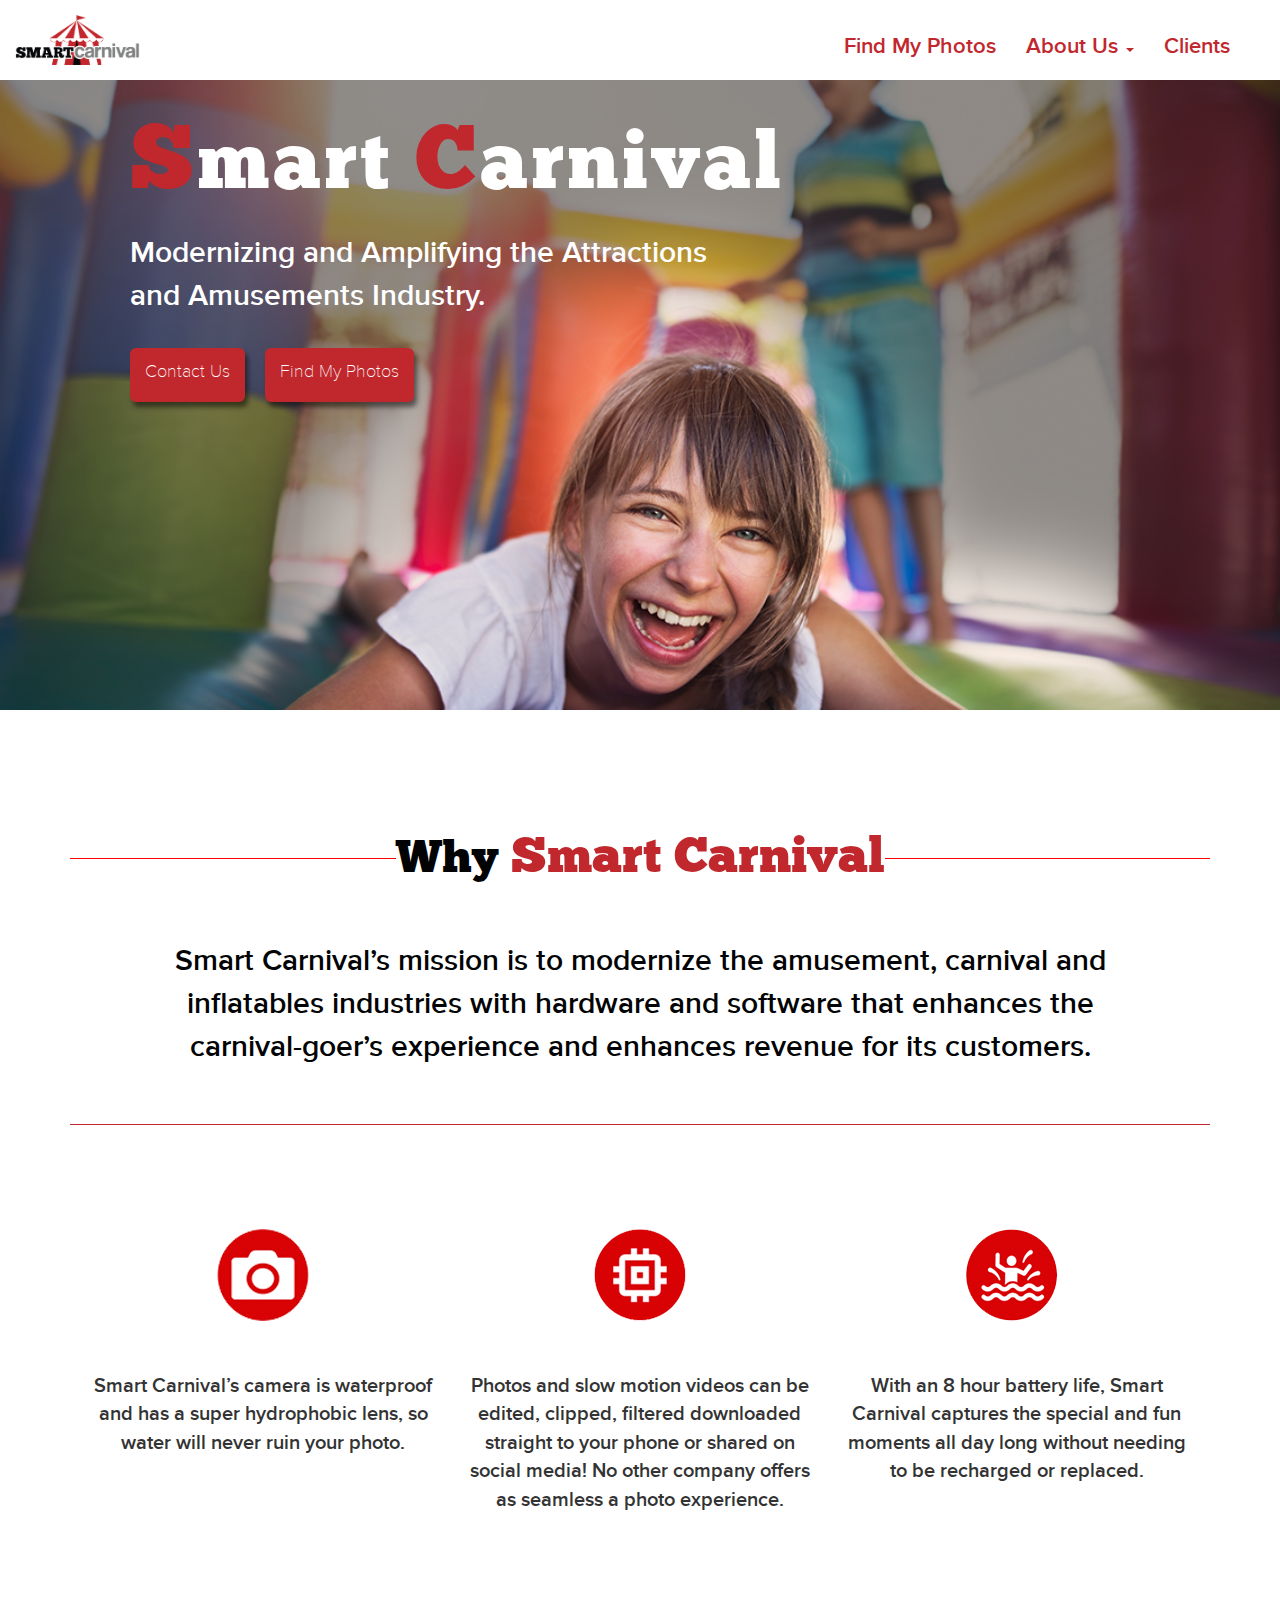
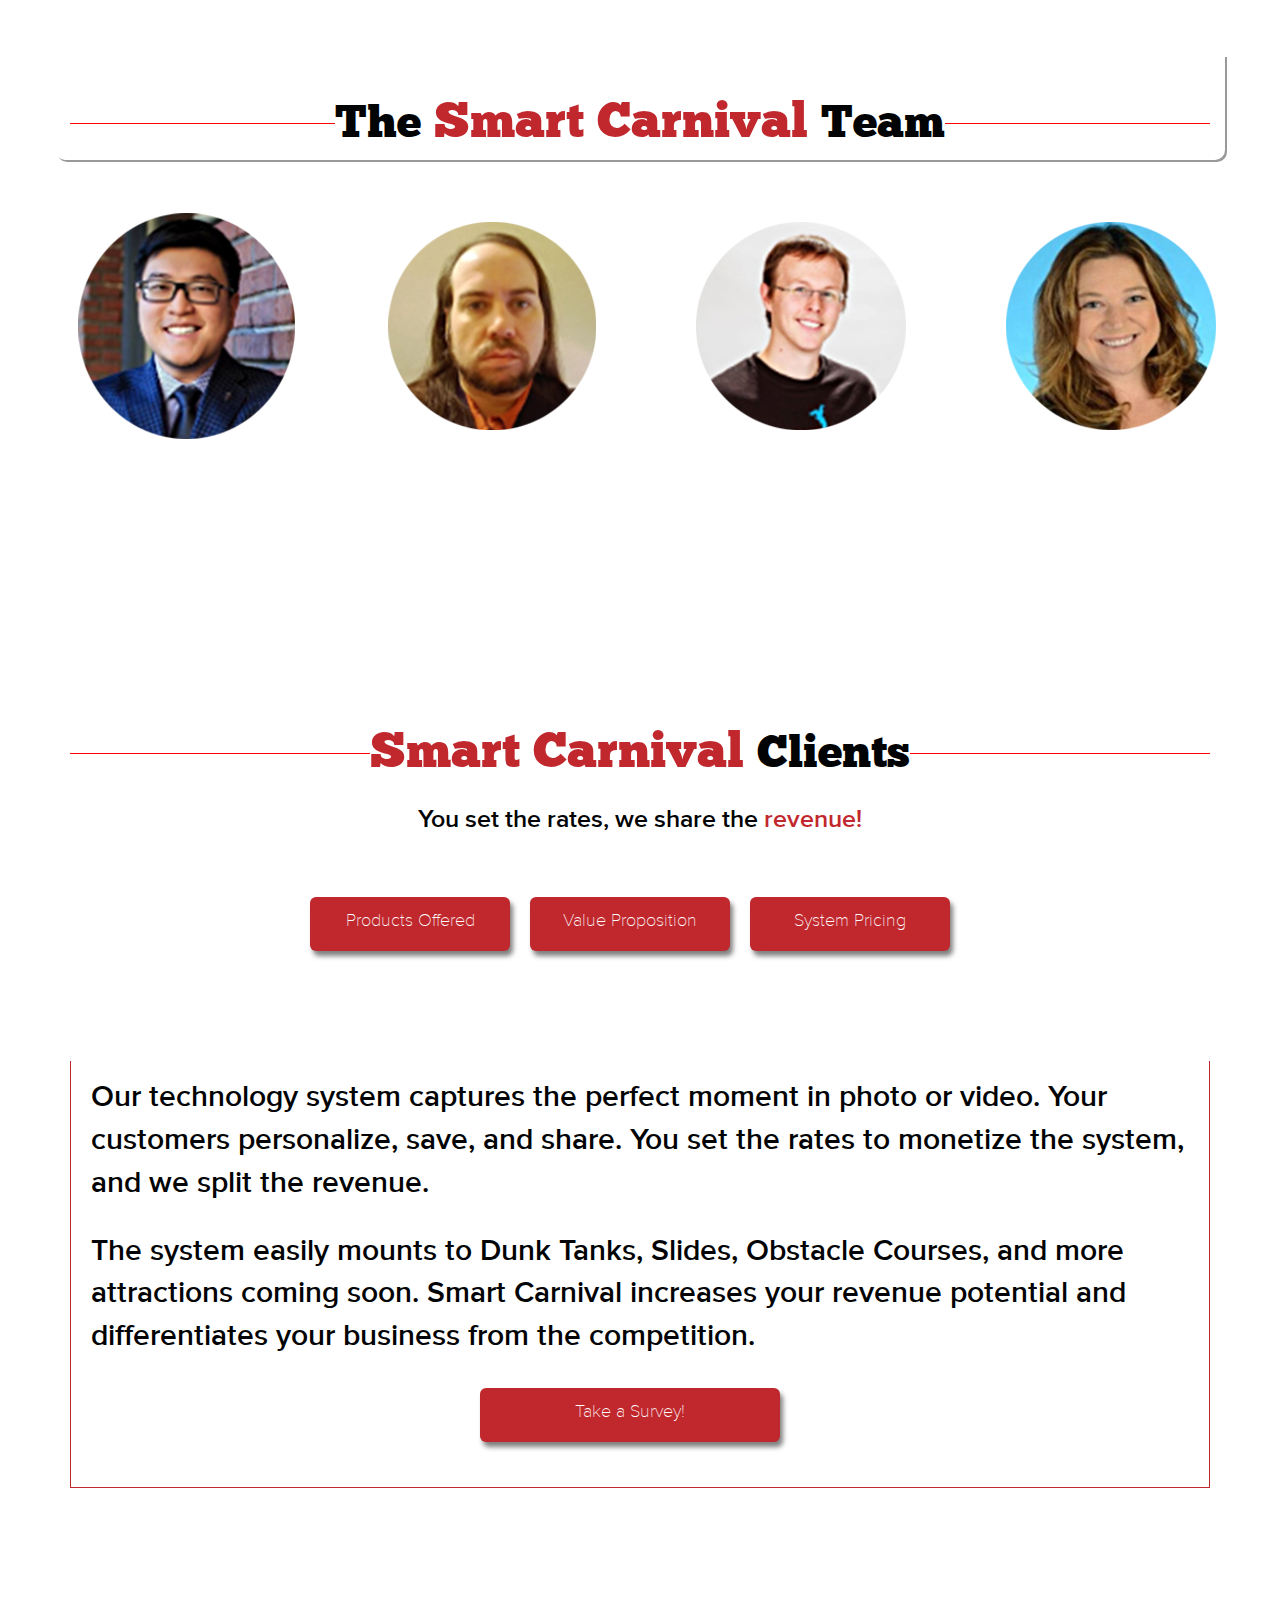
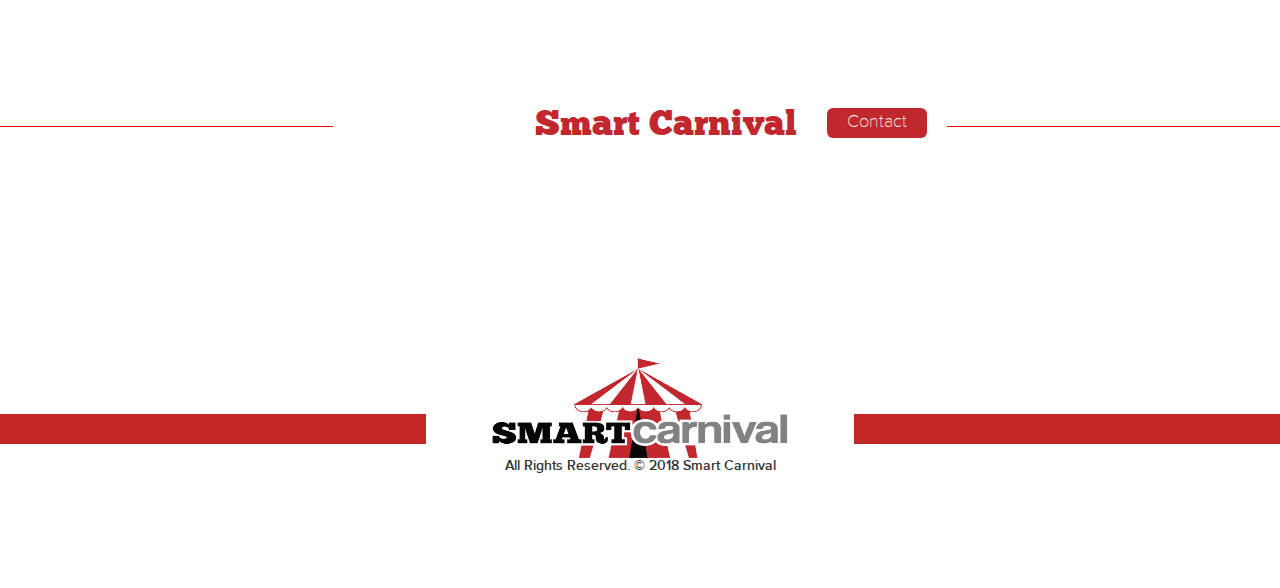
==== index.html @ 1053efd6 "resized icon" ====
<!DOCTYPE html>
<html lang="eng">
<meta charset="utf-8">
<meta name="viewport" content="width=device-width, initial-scale=1">
<head>
<link href="https://maxcdn.bootstrapcdn.com/font-awesome/4.7.0/css/font-awesome.min.css" rel="stylesheet" integrity="sha384-wvfXpqpZZVQGK6TAh5PVlGOfQNHSoD2xbE+QkPxCAFlNEevoEH3Sl0sibVcOQVnN" crossorigin="anonymous">
<link href="https://maxcdn.bootstrapcdn.com/bootstrap/3.3.7/css/bootstrap.min.css" rel="stylesheet" integrity="sha384-BVYiiSIFeK1dGmJRAkycuHAHRg32OmUcww7on3RYdg4Va+PmSTsz/K68vbdEjh4u" crossorigin="anonymous">
<link rel="stylesheet" type="text/css" href="./css/custom.css">
	<title>Smart Carnival</title>
</head>

<body id="main">



<nav class="navbar navbar-fixed-top">
  <div class="container-fluid">
    <!-- Brand and toggle get grouped for better mobile display -->
    <div class="navbar-header">
      <button type="button" class="navbar-toggle collapsed" data-toggle="collapse" data-target="#myNavbar" aria-expanded="false">
        <span class="sr-only">Toggle navigation</span>
        <span class="icon-bar"></span>
        <span class="icon-bar"></span>
        <span class="icon-bar"></span>
      </button>
      <a class="navbar-brand" href="index.html"><img class="logo img-responsive" src="./img/logo.png"></a>
    </div>

    <!-- Collect the nav links, forms, and other content for toggling -->
    <div class="collapse navbar-collapse" id="myNavbar">
      <ul class="nav navbar-nav navbar-right">
        <li><a href="findmyphotos.html">Find My Photos</a></li>
        <li >
          <a href="#" class="dropdown-toggle" data-toggle="dropdown" role="button" aria-haspopup="true" aria-expanded="true">About Us <span class="caret"></span></a>
          <ul class="dropdown-menu">
            <li ><a href="#about">Why Smart Carnival</a></li>
            <li ><a href="#team">The Team</a></li>
          </ul>
        </li>
           <li><a href="#clients">Clients</a></li>
          </ul>
    </div><!-- /.navbar-collapse -->
  </div><!-- /.container-fluid -->
</nav>

<header>
<div class="parrallax-header">
	<div class="container">
		<div class="jumbotron">
  			<h1><span class="header-text-color">S</span>mart <span class="header-text-color">C</span>arnival</h1>
  			<p>Modernizing and Amplifying the Attractions<br>and Amusements Industry.</p>
  			<p class="contact-button"><a class="btn btn-primary btn-lg" href="contact.html" role="button">Contact Us</a><span><a class="btn btn-primary btn-lg" href="findmyphotos.html" role="button">Find My Photos</a></span></p>
		</div>
	</div>
</div>
</header>

<section id="about">
  <div class="container">
    <div class="row">
      <div class="col-md-12 text-center">
        <h2>Why<span class="about-text-color"> Smart Carnival</span></h2>
      </div>
    </div>
    </div>
  <div class="container">
      <div class="row">
      <div class="col-md-12 text-center about-description-wrapper">
        <p class="about-text">
          Smart Carnival’s mission is to modernize the amusement, carnival and inflatables industries with hardware and software that enhances the <br>carnival-goer’s experience and enhances revenue for its customers. 
        </p>
      </div>
    </div>
    <div class="row about-content">
      <div class="col-md-4">
        <img  src="./img/camera.png">
        <p class="text-content" >Smart Carnival’s camera is waterproof and has a super hydrophobic lens, so water will never ruin your photo. </p>
      </div>
      <div class="col-md-4">
        <img  src="./img/photos2.png">
        <p class="text-content">Photos and slow motion videos can be edited, clipped, filtered downloaded straight to your phone or shared on social media!  No other company offers as seamless a photo experience.</p>
      </div>
      <div class="col-md-4">
        <img  src="./img/battery.png">
        <p class="text-content">With an 8 hour battery life, Smart Carnival captures the special and fun moments all day long without needing to be recharged or replaced.</p>
      </div>
    </div>
  </div>
</section>

<section id="team">
   <div class="parrallax">
  <div class="container">
    <div class="row">
      <div class="col-md-12 text-center member-header-background">
        <h2 class="member-heading">The<span class="about-text-color"> Smart Carnival </span>Team</h2>
      </div>
    </div>
    </div>
    <div class="container-fluid">
    <div class="row member-content">
      <div class="col-md-3 member-background-small">
         <div class="member-wrapper member">
        <img  class="member-img" class="member-right" src="./img/member1.png">
        <p class="member-text-left" >Jesse Ou - Founder &amp; CEO</p><br>
        <p class="member-text-left">Lead Security Engineer,<br><a href="salesforce.com">Salesforce.com</a></p>
        </div>
      </div>
      <div class="col-md-3 member-background-small">
        <div class="member-wrapper">
        <img src="./img/member2.png">
         <p>Larry Trowell - Co-Founder &amp; CT</p><br>
        <p>Principal Consultant,<br><b>Synopsys</b></p>
      </div>
      </div>
        <div class="col-md-3 member-background-small">
           <div class="member-wrapper">
        <img src="./img/member3.png">
         <p>Josh Johns - Co Founder &amp; Sales</p><br>
          <p>Owner,<br><b>J. Johns Studios</b></p>
        </div>
        </div>
       <div class="col-md-3 member-background-small">
          <div class="member-wrapper">
        <img   src="./img/member4.png">
         <p  >Sara Abernethy - Director of Business Development</p>
        <p ><b>Senior Strategist,<br>Idea Couture</b></p>
        </div>
      </div>
    </div>
    </div>
  </div>
  <div id="clients"><a href="clients.html"></div></a>
</section>
<section>
  <div class="container">
    <div class="row">
     <div class="col-md-12 text-center">
        <h2><span class="about-text-color">Smart Carnival </span> Clients</h2>
          <h3>You set the rates, <br class="hidden-lg hidden-md">we share the <span class="clients">revenue!</span></h3>
      </div>
      </div>
  <div class="row text-center">
    <div class="col-md-12 clients-wrapper">
              <p ><a class="product-btn btn btn-primary btn-lg" href="products.html" role="button">Products Offered</a><span><a class="product-btn btn btn-primary btn-lg" href="valueproposistion.html" role="button">Value Proposition</a></span><span><a class=" product-btn btn btn-primary btn-lg" href="pricing.html" role="button">System Pricing</a></span></p>
    </div>
</div>
    <div id="clients-jumbotron" class="jumbotron">
        <p class="clients-jumbotron-text">Our technology system captures the perfect moment in photo or video. Your customers personalize, save, and share. You set the rates to monetize the system, and we split the revenue.</p>
         <p class="clients-jumbotron-text">The system easily mounts to Dunk Tanks, Slides, Obstacle Courses, and more attractions coming soon. Smart Carnival increases your revenue potential and differentiates your business from the competition.</p>
           <p class="text-center"><a class="survey-btn btn btn-primary btn-lg" href="#" role="button">Take a Survey!</a></p>

    </div>
</div>
</section>
<section id="contact">
  <div class="connect-parrallax">
      <div id="connect-jumbotron" class="jumbotron text-center">
        <h2 class="connect"> Connect with <span class="connect-text-color" style="color:#c1282d;">Smart Carnival</span><span><a class="connect-button btn btn-primary btn-lg" href="contact.html" role="button">Contact</a></span></h2>
      </div>
  </div>
</section>
   <section id="footer">
          <div class="container-fluid">
            <div class="row">
              <div class="col-md-12 text-center">
              <img class="footer-logo" src="./img/logo.png">
                <p>All Rights Reserved. &copy; 2018 Smart Carnival</p>
              </div>
            </div>
          </div>
   </section>
  
	




<script
  src="https://code.jquery.com/jquery-3.2.1.min.js"
  integrity="sha256-hwg4gsxgFZhOsEEamdOYGBf13FyQuiTwlAQgxVSNgt4="
  crossorigin="anonymous"></script>
<script src="https://maxcdn.bootstrapcdn.com/bootstrap/3.3.7/js/bootstrap.min.js" integrity="sha384-Tc5IQib027qvyjSMfHjOMaLkfuWVxZxUPnCJA7l2mCWNIpG9mGCD8wGNIcPD7Txa" crossorigin="anonymous"></script>

<script>
$(document).ready(function(){
  // Add scrollspy to <body>
  $('body').scrollspy({target: ".navbar", offset: 50});   

  // Add smooth scrolling on all links inside the navbar
  $("#myNavbar a").on('click', function(event) {
    // Make sure this.hash has a value before overriding default behavior
    if (this.hash !== "") {
      // Prevent default anchor click behavior
      event.preventDefault();

      // Store hash
      var hash = this.hash;

      // Using jQuery's animate() method to add smooth page scroll
      // The optional number (800) specifies the number of milliseconds it takes to scroll to the specified area
      $('html, body').animate({
        scrollTop: $(hash).offset().top
      }, 800, function(){
   
        // Add hash (#) to URL when done scrolling (default click behavior)
        window.location.hash = hash;
      });
    }  // End if
  });
});
</script>
</body>
</html>
---- css/custom.css ----
/*----------fonts--------*/

@font-face {
    font-family: 'chunkfiveregular';
    src: url('../fonts/chunkfive-webfont-webfont.woff2') format('woff2'),
         url('../fonts/chunkfive-webfont-webfont.woff') format('woff');
    font-weight: normal;
    font-style: normal;

}


@font-face {
    font-family: 'proxima_novathin';
    src: url('../fonts/proximanovat_thin-webfont.woff') format('woff');
    font-weight: normal;
    font-style: normal;

}

@font-face {
    font-family: 'proxima_novasemibold';
    src: url('../fonts/proximanova_semibold-webfont.woff') format('woff');
    font-weight: normal;
    font-style: normal;

}

@font-face {
    font-family: 'proxima_novaregular';
    src: url('../fonts/proximanova_regular-webfont.woff') format('woff');
    font-weight: normal;
    font-style: normal;

}

@font-face {
    font-family: 'proxima_novalight';
    src: url('../fonts/proximanova_light-webfont.woff') format('woff');
    font-weight: normal;
    font-style: normal;

}

@font-face {
    font-family: 'proxima_novablack';
    src: url('../fonts/proximanova_black-webfont.woff') format('woff');
    font-weight: normal;
    font-style: normal;
}


/*element style--------*/

html {
    position: relative;
    min-height: 100%;
}
#main{
    margin: 0 0 30px;
    height: 100%;
}


section{
    margin-top: 100px;
    margin-bottom: 100px;
    width: 100%;
}



h1, h2{
  font-family: 'chunkfiveregular' , sans-serif;
}

  h2{
    font-size: 45px;
    color: #020304;
    position: relative;
    z-index: 1;
    overflow: hidden;
    text-align: center;
  }
  h2:before, h2:after {
    position: absolute;
    top: 51%;
    overflow: hidden;
    width: 50%;
    height: 1px;
    content: '\a0';
    background-color: red;
}
h2:before {
    margin-left: -50%;
    text-align: right;
}

h3{
  font-size: 25px;
  font-family:'proxima_novasemibold' , sans-serif;
  color:  #020304;
  margin-top: 30px;
}

.value-heading::after {
  border-bottom: 1px solid red;
  bottom: 0;
  content: "";
  height: 1px;
  position: absolute;
  width: 400px;
  left:50%;
  transform: translateX(-50%);
}


p{
  font-family:'proxima_novasemibold' , sans-serif;
}

a {
    color: #fff;
    text-decoration: none;
}

#footer{
  background-image: url(../img/footer.png);
  background-position: center;
  width: 100%;
  background-repeat: no-repeat;
}

/*---nav styles----------*/
nav, .navbar .navbar-fixed-top{
    margin-bottom: 0!important;
    height: 80px;
}
.navbar-fixed-top {
  background-color: #fff;
  border-color: transparent;
  left: 0px;
  top: 0px;
  width: 100%;
  height: 80px;
  z-index: 4;
}

.navbar-right {
    margin-right: 20px;
    padding-top: 25px;
    background:transparent!important;
}

.navbar-fixed-top .navbar-brand {
    color:#c1282d;
}

.navbar-brand .logo{
    float: left;
    height: 60px;
    padding-bottom: 10px;
}

.navbar-fixed-top .navbar-nav>li>a {
    color:#c1282d;
    font-size: 22px;
    background:#fff;
    font-family: 'proxima_novasemibold', sans-serif;
    font-weight: 400;
}
.navbar-fixed-top .navbar-nav>.open>a, .navbar-fixed-top .navbar-nav>.open>a:focus, .navbar-fixed-top .navbar-nav>.open>a:hover {
    color: #fff;
    background-color: #c1282d;
}
.dropdown-menu {
    position: absolute;
    top: 100%;
    left: 0;
    z-index: 1000;
    display: none;
    float: left;
    min-width: 160px;
    padding: 5px 0;
    margin: 2px 0 0;
    font-size: 14px;
    text-align: left;
    list-style: none;
    background-color: #c1282d;
    -webkit-background-clip: padding-box;
    background-clip: padding-box;
    border: 1px solid #ccc;
    border: 1px solid rgba(0,0,0,.15);
    border-radius: 4px;
    -webkit-box-shadow: 0 6px 12px rgba(0,0,0,.175);
    box-shadow: 0 6px 12px rgba(0,0,0,.175);
    color:#fff;
}



.dropdown-menu>li>a{
    color: #fff;
    font-size: 15px;
}
.navbar-right{
    margin-right: 20px;
}


/*-------header styles-------*/

.parrallax-header{
    height: 710px;
    /* The image used */
    background:url(../img/header2.png);

    /* Set a specific height */
    height: 710px; 

    /* Create the parallax scrolling effect */
    background-attachment: fixed;
    background-position: center;
    background-repeat: no-repeat;
    background-size: cover;
}



.jumbotron{
    background: transparent;
    margin-top: 45px;
    color:#fff;
    width:100%;
}

.header-text-color{
    color: #c1282d;
    font-size: 90px;
}

.jumbotron h1{
    margin-bottom: 25px;
    font-size: 80px;
    letter-spacing: 3px;
    font-family:  'chunkfiveregular' , sans-serif!important;
}

.jumbotron p {
    margin-bottom: 25px;
    font-size: 30px;
    font-family: 'proxima_novasemibold' , sans-serif;

}
.btn-primary{
    background:#c1282d;
    color:#fff;
    border:none;
    box-shadow: 3px 5px 5px rgba(0,0,0,0.5);
    margin-right: 20px;
    font-family: 'proxima_novathin' , sans-serif;
    padding:15px;
}
.btn-primary:hover{
    background:#fff;
    color: #c1282d;
    -webkit-transition: .5s ease-in-out;
    transition: .5s ease-in-out;
}


.social-icons {
    margin-left: 20px;
    margin-top: 5px;
}
.social-icons a{
    color: #fff;
}

.social-icons a:hover{
    color: #c1282d;
    -webkit-transition: .5s ease-in-out;
    transition: .5s ease-in-out;
}
i {
    margin-right: 5px;
}



  /*-------------About Section----------*/

.about-description-wrapper{
  margin-bottom: 20px;
}
.about-text-color{
    color:#c1282d;
    font-size: 50px;
}
.about-content{
    height: 400px;
    text-align: center;
    padding:20px;
    font-size: 20px;
    font-family: 'proxima_novasemibold' , sans-serif;
}

.about-text{
  padding:50px;
  font-size: 30px;
  background: #fff;
  color: #020304;
  border-bottom: 1px solid #c1282d;
}



/*-------Team Section Styles---------*/
.parrallax { 
    /* The image used */
    background-image: url(../img/team-header.png);

    /* Set a specific height */
    height: 550px; 

    /* Create the parallax scrolling effect */
    background-attachment: fixed;
    background-position: center;
    background-repeat: no-repeat;
    background-size: cover;
}

#team{
  background:transparent;
  width: 100%;
}

.member-header-background{
  background:#fff;
  border-bottom-left-radius:10px;
  border-bottom-right-radius:10px;
  box-shadow: 2px 2px rgba(0,0,0,0.4);
}
.member-heading{
  margin-top: 40px;
}
.member-text-color{
  color: #fff;
  font-size: 50px;
}

.member-wrapper{
 background:transparent;
  border-radius: 10px;
  padding:20px;
  margin-left: auto;
  margin-right: auto;
  min-height: 480px;
}
.member-content{
  background:transparent;
  text-align: center;
  padding:20px;
  color: #fff;
  font-family: 'proxima_novasemibold' , sans-serif;
  font-size: 15px;
  margin-top:0px;
  font-weight: bold;
}

.text-content{
  margin:0;
}
.member-text{
  margin: 0;
}

/*----------Client Section Styles------------*/

.clients{
  color: #c1282d;
}

.clients-wrapper{
  margin-top: 50px;
  width: 100%;
  margin-bottom: 50px;
}

#clients-jumbotron{
  max-height: 600px;
  margin-top: 50px;
  margin-bottom:50px;
  background:#fff;
  padding:20px;
  color: #020304;
  font-family: 'proxima_novasemibold' , sans-serif;
  font-size: 15px;
  border-bottom: 1px solid #c1282d;
  border-left: 1px solid #c1282d;
  border-right: 1px solid #c1282d;
  border-radius: 0;
}

.clients-text-jumbotron{
  margin-right: 20px;
  margin-left: 20px;
  padding:40px;
}

  .product-btn{
    width: 200px!important;
  }

  .survey-btn{
    width: 300px!important;
  }




  /*--------Connect Styles-----------*/
.connect-parrallax{
     /* The image used */
    background-image: url(../img/connect.png);

    /* Set a specific height */
    height: 200px; 

    /* Create the parallax scrolling effect */
    background-attachment: fixed;
    background-position: center;
    background-repeat: no-repeat;
    background-size: cover;
    margin-bottom: 120px;
}

.connect-text-color{
  color:#c1282d!important;
  font-size: 35px;
}

.connect{
  font-size: 30px;
  color: #fff;
  padding:0;
}

.connect-button{
  margin-top: -10px;
  margin-bottom: 0px;
  margin-left: 30px;
  padding:5px;
  width: 100px;
  height: 30px;
  box-shadow: 0px 0px #000;
  background-color:#c1282d;
  color: #fff;
}


/*----------Product Page Styles------------*/
.products-wrapper{
  margin-top: 50px;
  margin-bottom: 20px;
}
.products-button{
  width: 400px;
  margin-top: 20px;
  margin-bottom: 10px;
}

.product-spacer{
  margin-top: 50px;
}

.product-img{
  margin-top: 10px;
  border-radius: 10px;
  box-shadow: 2px 2px rgba(0,0,0,0.4);
}


/*----------Value Page Styles------------*/
.spacer{
  margin-top: 100px;
}
.rates-wrapper{
  margin-top: 50px;
}

.rates-heading{
  font-size: 20px;
  color: #fff;
  background:#c1282d;
  padding: 10px;
  border-radius: 10px;
}

.panel-default{
  min-height: 500px;
  margin-top: 20px;
}

.panel-heading{
  background:#c1282d!important;
  color: #fff!important;
  text-align: center;
  font-size: 20px;
  font-family: 'proxima_novasemibold' , sans-serif;
}
.summary-heading{
  width: 100px;
  height: 51px;
}


/*-------Pricing Page Styles-----------*/
.pricing-heading{
  font-size: 30px;
  color: #fff;
  background:#c1282d;
  padding:10px;
  border-radius: 10px;
  margin-top: 20px;
  margin-bottom: 20px;
}
h4{
  font-size: 20px;
  color: #fff;
  background:#c1282d;
  padding:10px;
  border-radius: 10px;
  margin-top: 20px;
  margin-bottom: 20px;
}
.pricing-list-wrapper{
  margin:20px 0 80px 0;
  font-size: 20px;
  font-family: 'proxima_novasemibold' , sans-serif;
  color: #020304;
}

/*-------Find my Photos Page Styles-------*/

#photos-jumbotron{
  background-image: url(../img/findmyphotos.png);
  height: 500px;
  width: 100%;
  background-size: cover;
  background-position: center;
  width: 100%;
  font-size: 30px;
  font-family: 'proxima_novasemibold' , sans-serif;
  border-radius: 20px;
}

.photos-text{
  padding-right:100px;
  margin-top: 50px;
  max-width: 500px;
  width: 100%;

}



/*----------Footer Styles------------*/

footer{
  width: 100%;
  background-image: url(../img/footer.png);
  background-position: center;
  background-repeat: no-repeat;

}

.footer-logo{
    height: 100px;
    width: 300px;
    text-align: center;
}



/*----------media queries----------*/

@media only screen 
and (min-device-width : 768px) 
and (max-device-width : 1024px) {

/*--------------Nav Styles------------*/
.navbar-fixed-top.open .dropdown-menu {
    position: static;
    float: none;
    width: 100%;
    margin-top: 0;
    background-color:#c1282d;
    border: 0;
    -webkit-box-shadow: none;
    box-shadow: none;
}

.navbar-fixed-top .navbar-nav .open .dropdown-menu>li>a {
    color: #020304;
}

.navbar-default .navbar-nav>li>a {
    color: #c1282d;
    font-size: 22px;
    background: #fff;
    font-weight: 400;
    border:1px, solid #000;
}

.navbar-fixed-top .navbar-nav>li>a:focus, .navbar-fixed-top .navbar-nav>li>a:hover {
    color: #020304;
    background-color: #fff;
}

/*-----------------Header Styles---------*/
.parrallax-header {
    height: 800px;
    background-image: linear-gradient(to bottom, rgba(0,0,0,0.4) 0%,rgba(0,0,0,0.4) 100%), url(../img/header2.png);
    background-position: center;
    background-repeat: no-repeat;
    background-size: cover;
}

  /*-------------About Section----------*/

.about-text-color{
    color:#c1282d;
    font-size: 50px;
}
.about-text{
  padding:20px;
  font-size: 30px;
  background: #fff;
  border-radius: 10px;
  margin-top: 20px;
  color: #020304;
  text-align: left;
}

.about-content{
    height: 400px;
    text-align: center;
    padding:20px;
    font-size: 20px;
    font-family: 'proxima_novasemibold' , sans-serif;
}

.text-content{
  font-size: 30px;
  margin-top: 0px;
  color: #020304;
  padding:10px 50px 10px 50px;
  text-align: left;
}

.member-content{
  font-size: 30px;
  color: #020304;
  padding:20px;
}
#about{
  height: 1550px;
}

.parrallax { 
    /* The image used */
    background:#fff;

    /* Set a specific height */
    height:10px; 

}
.member-header-background {
    background: transparent;
    border-radius:10px;
    box-shadow: 2px 2px rgba(0,0,0,0.4);
}

.member-wrapper{
  background-color: transparent;
  border-radius: 0px;
}

.member-background-small{
  background-color: #013A6B;
  background-image: -webkit-linear-gradient(90deg, #fff 60%, #c1282d 30%);
  border-radius: 0px;
}


#team{
  height: 2100px;
}

.connect-parrallax{
     /* The image used */
    background: #333;

    /* Set a specific height */
    height: 200px; 
}

/*------Product Page Styling------*/
.product-img{
  margin-top: 10px;
  border-radius: 10px;
  box-shadow: 2px 2px rgba(0,0,0,0.4);
  width: 100%;
}


}


/* ----------- iPhone 6, 6S, 7 and 8 ----------- */

/* Portrait and Landscape */
@media only screen 
  and (min-device-width: 375px) 
  and (max-device-width: 667px) 
  and (-webkit-min-device-pixel-ratio: 2) { 



    li a{
      color: #fff;
    }
    .navbar-brand {
    float: left;
    height: 50px;
    padding: 15px 30px;
    font-size: 30px;
    line-height: 20px;
    font-weight: 400;
    font-family: 'Roboto', sans-serif;
}
    
   .navbar-fixed-top .navbar-toggle {
    border-color: #c1282d;
}

 .navbar-fixed-top .navbar-toggle .icon-bar {
    background-color: #c1282d;
}

.parrallax-header {
    height: 710px;
    background-image: linear-gradient(to bottom, rgba(0,0,0,0.4) 0%,rgba(0,0,0,0.4) 100%), url(../img/header2.png);
    background-position: center;
    background-repeat: no-repeat;
    background-size: cover;
}
.jumbotron{
    background: transparent;
    margin-top: 120px;
    color:#fff;
    padding-bottom: 0px;
    margin-bottom: 0px;
}

.social-icons-small a{
    color: #fff;
}

.social-icons-small a:hover{
    color: #c1282d;
    -webkit-transition: .5s ease-in-out;
    transition: .5s ease-in-out;
}


.parrallax { 
    /* The image used */
    background:#fff;

    /* Set a specific height */
    height:10px; 

}
.jumbotron h1{
    margin-bottom: 20px;
    font-size: 40px;
    letter-spacing: 3px;
    font-family:  'chunkfiveregular' , sans-serif!important;
}
.header-text-color{
    color: #c1282d;
    font-size: 40px;
}

  /*-------------About Section----------*/
#about{
  height: 1800px;
  margin:0;
}
  h2{
    font-size: 40px;
    color: #020304;
  }
.about-text-color{
    color:#c1282d;
    font-size: 40px;
}
.about-content{
    height: 400px;
    padding:20px;
    font-size: 20px;
    font-family: 'proxima_novasemibold' , sans-serif;
}

.about-text{
  padding:50px;
  font-size: 20px;
  background: #fff;
  border-radius: 10px;
  margin-top: 20px;
  color: #020304;
  text-align: left;
}


/*-------Team Section Styles---------*/
.member-background-small{
  background-color: #013A6B;
  background-image: -webkit-linear-gradient(90deg, #fff 60%, #c1282d 30%);
  border-radius: 0px;
}

.member-header-background {
    background: #fff;
   border-radius: 10px;
    box-shadow: 2px 2px rgba(0,0,0,0.4);
}
.text-content{
  font-size: 20px;
  margin-top: 0px;
  color: #020304;
  padding:10px 50px 10px 50px;
  text-align: left;
}

.member-content{
  font-size: 20px;
  color: #020304;
  padding:20px;
}

#team{
  width: 100%;
  border-top: 1px solid #828383;
  height: 2000px;
}


.navbar-fixed-top .navbar-nav>.open>a, .navbar-fixed-top .navbar-nav>.open>a:focus, .navbar-fixed-top .navbar-nav>.open>a:hover {
    color: #fff;
    background-color: #c1282d;
}


  /*-------------Client Section Styles----------*/

  .product-btn{
    margin-top: 20px;
  }

  .clients-jumbotron-text{
    font-size: 20px!important;
  }

    /*--------Connect Styles-----------*/
.connect-parrallax{
     /* The image used */
    background-image: url(../img/connect.png);

    /* Set a specific height */
    height: 200px; 

    background-position: center;
    background-repeat: no-repeat;
    background-size: cover;
    margin-bottom: 120px;
}


/*---------Product Page Styling------------*/
.products-button{
  min-width: 300px;
  margin-top: 20px;
  margin-bottom: 10px;
  width: 100%;
}


/*----------Photos Page Styling --------*/

#photos-jumbotron{
  background-image: url(../img/findmyphotos.png);
  height: 600px;
  width: 100%;
  background-size: cover;
  background-position: center;
  width: 100%;
  font-size: 30px;
  font-family: 'proxima_novasemibold' , sans-serif;
  border-radius: 20px;
}
.photos-text{
  padding-right:0px;
  margin-top: 50px;
  max-width: 500px;
  width: 100%;
  font-size: 20px;

}

}
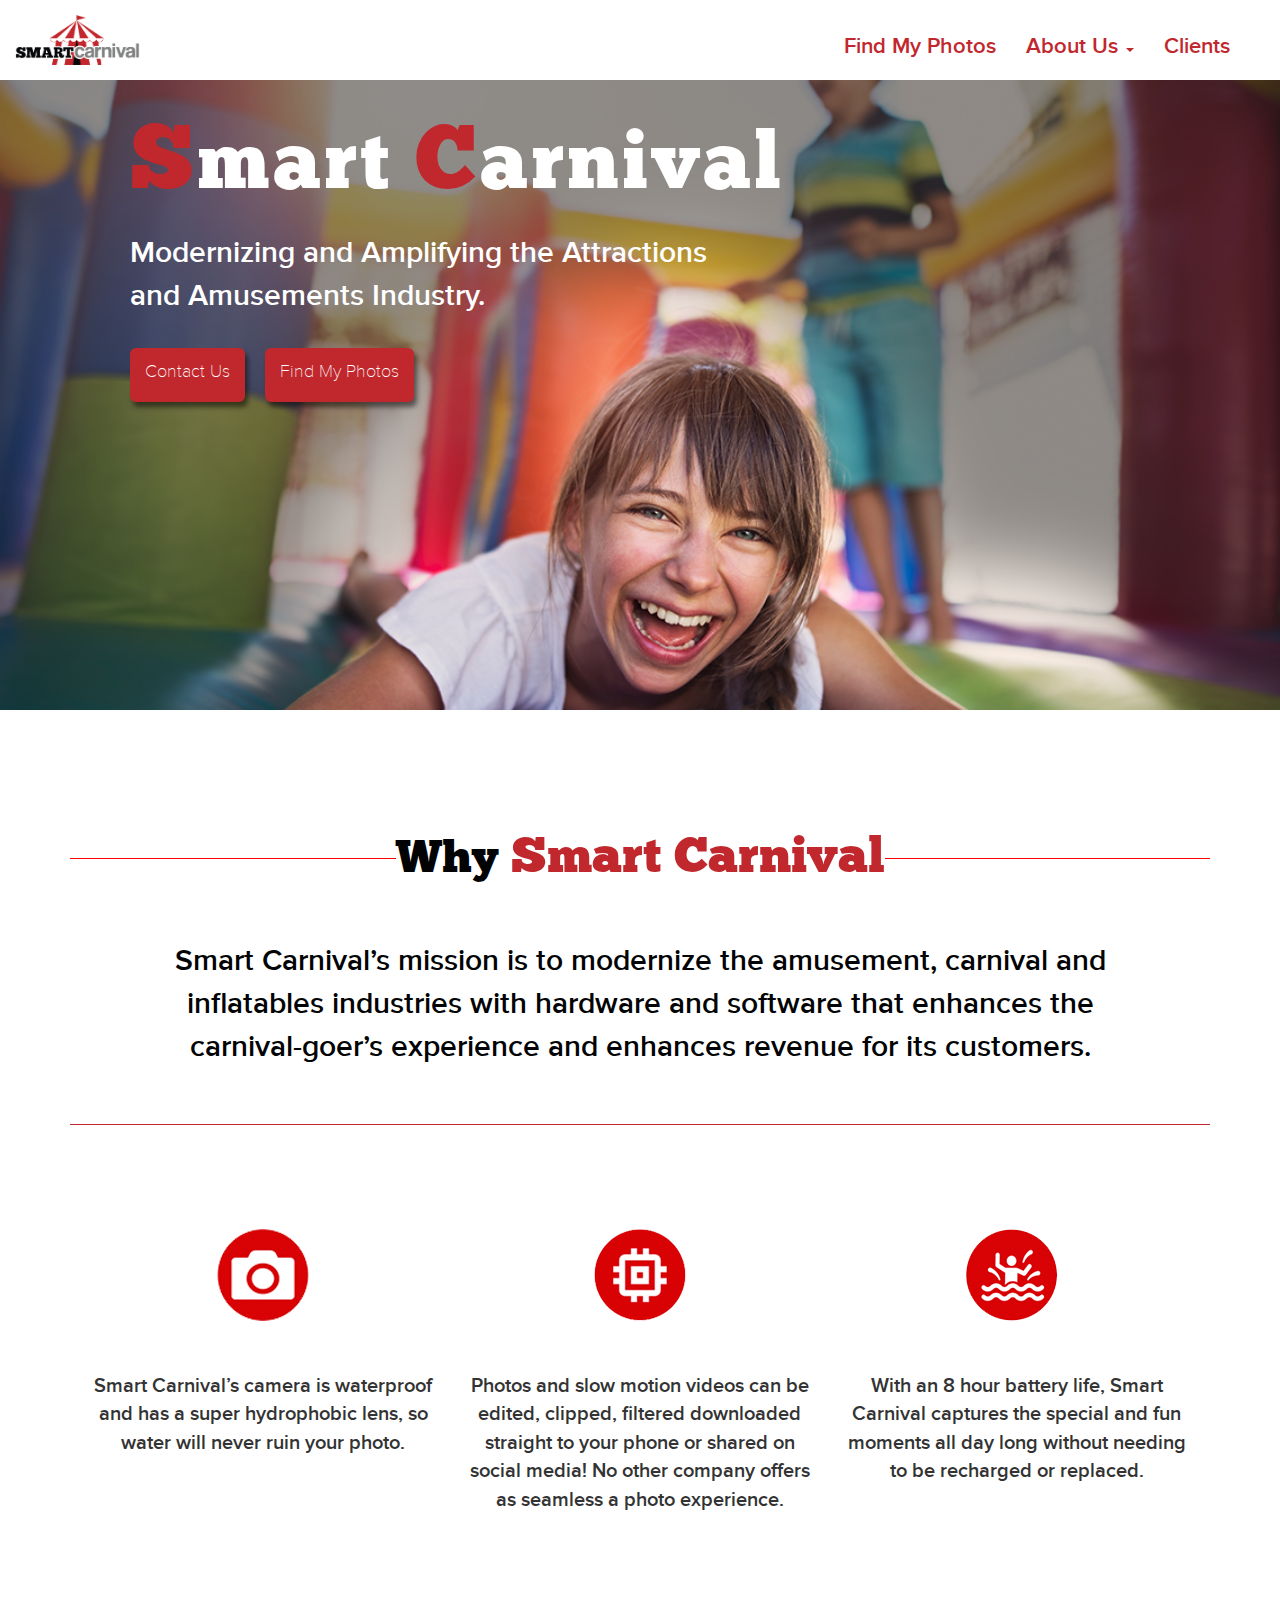
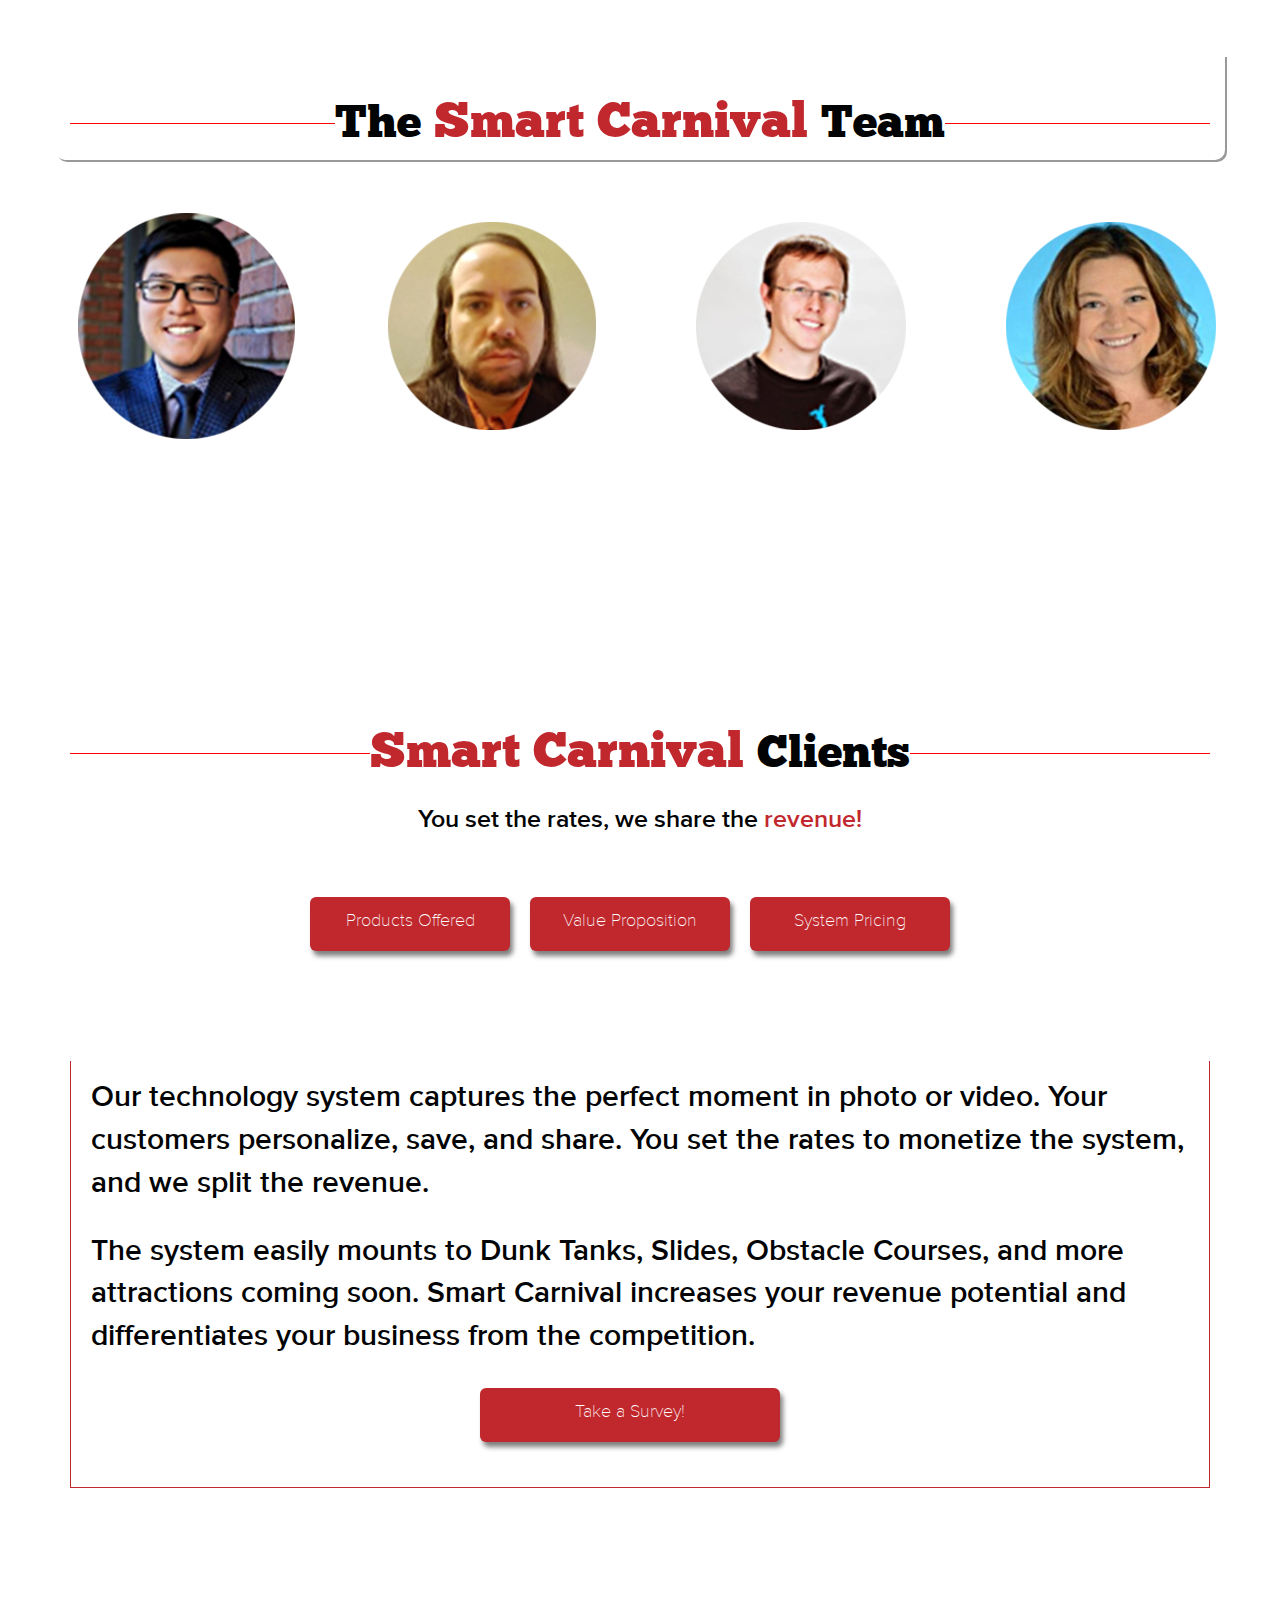
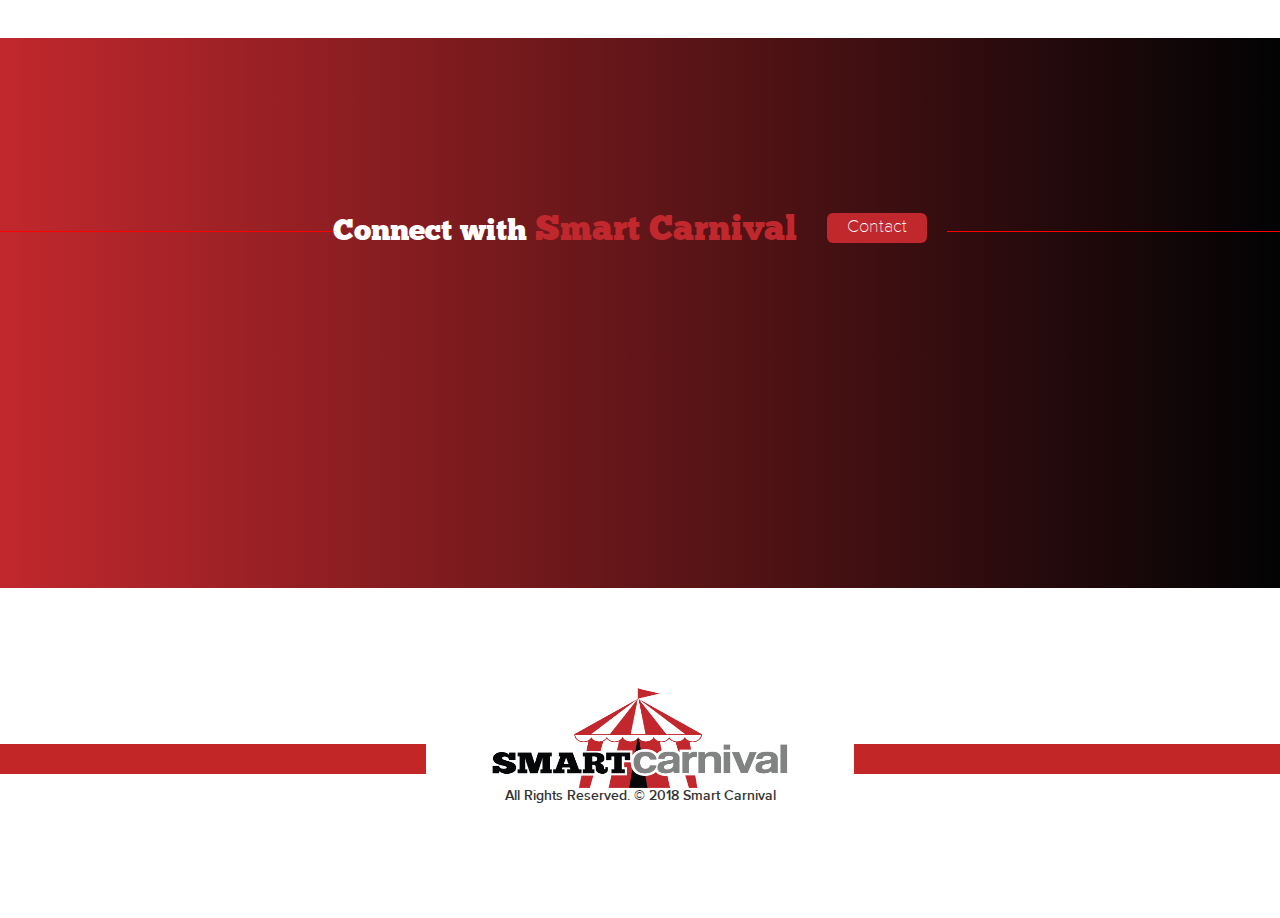
==== commit a5b9ee83: "Contact page" ====
--- a/index.html
+++ b/index.html
@@ -142,7 +142,7 @@
       </div>
   <div class="row text-center">
     <div class="col-md-12 clients-wrapper">
-              <p ><a class="product-btn btn btn-primary btn-lg" href="products.html" role="button">Products Offered</a><span><a class="product-btn btn btn-primary btn-lg" href="valueproposistion.html" role="button">Value Proposition</a></span><span><a class=" product-btn btn btn-primary btn-lg" href="pricing.html" role="button">System Pricing</a></span></p>
+              <p ><a class="product-btn btn btn-primary btn-lg" href="products.html" role="button">Products Offered</a><span><a class="product-btn btn btn-primary btn-lg" href="value.html" role="button">Value Proposition</a></span><span><a class=" product-btn btn btn-primary btn-lg" href="pricing.html" role="button">System Pricing</a></span></p>
     </div>
 </div>
     <div id="clients-jumbotron" class="jumbotron">
--- a/css/custom.css
+++ b/css/custom.css
@@ -565,6 +565,64 @@
 
 
 
+/*contact Page Section
+/*Contact sectiom*/
+.getintouch{
+  color: #fff;
+}
+.section-content{
+  text-align: center; 
+
+}
+#contact{
+    
+    font-family: 'Teko', sans-serif;
+  padding-top: 60px;
+  width: 100%;
+  width: 100vw;
+  height: 550px;
+  background: #3a6186; /* fallback for old browsers */
+  background: -webkit-linear-gradient(to left, #c1282d, #020304); /* Chrome 10-25, Safari 5.1-6 */
+  background: linear-gradient(to left, #020304 ,  #c1282d); /* W3C, IE 10+/ Edge, Firefox 16+, Chrome 26+, Opera 12+, Safari 7+ */
+    color : #fff;    
+}
+.contact-section{
+  padding-top: 40px;
+}
+.contact-section .col-md-6{
+  width: 50%;
+}
+
+.form-line{
+  border-right: 1px solid #B29999;
+}
+
+.form-group{
+  margin-top: 10px;
+}
+label{
+  font-size: 1.3em;
+  line-height: 1em;
+  font-weight: normal;
+}
+.form-control{
+  font-size: 1.3em;
+  color: #080808;
+}
+textarea.form-control {
+    height: 135px;
+   /* margin-top: px;*/
+}
+
+.submit{
+  font-size: 1.1em;
+  float: right;
+  width: 150px;
+  background-color: transparent;
+  color: #fff;
+
+}
+
 /*----------Footer Styles------------*/
 
 footer{
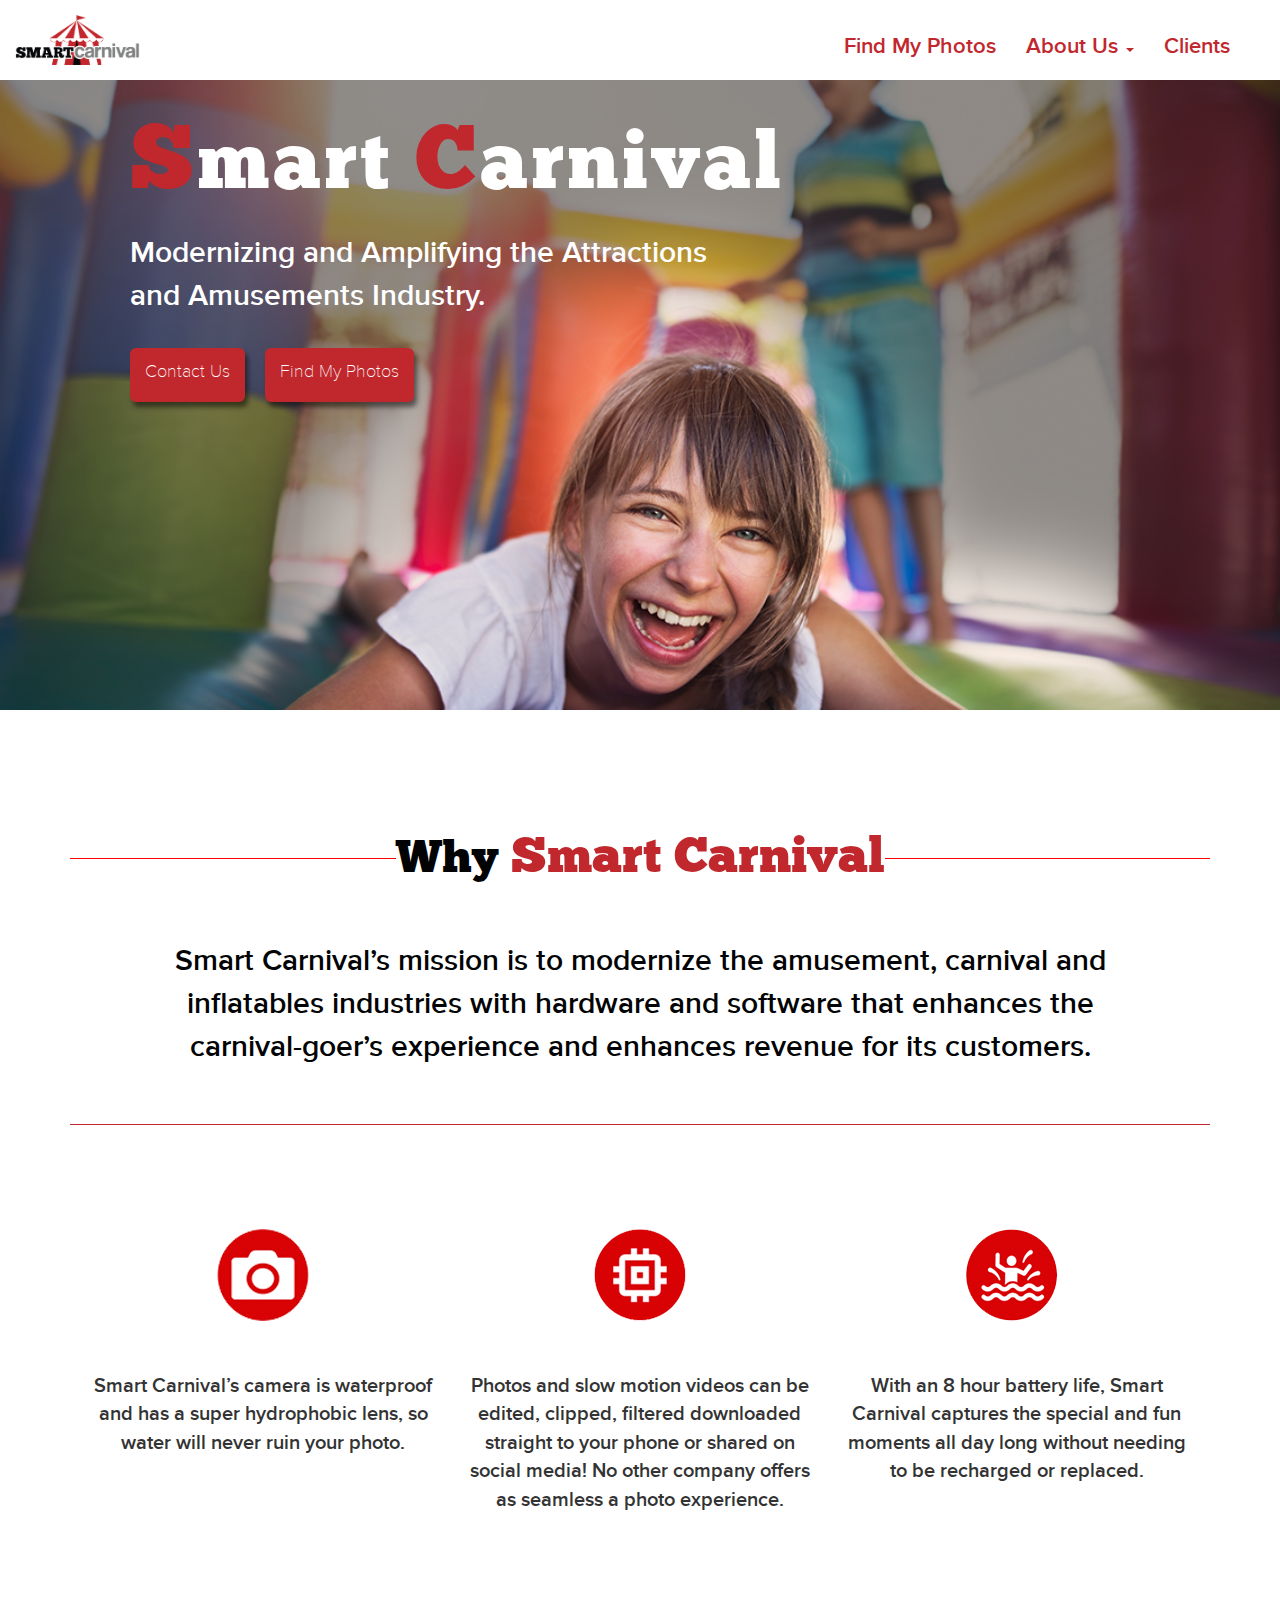
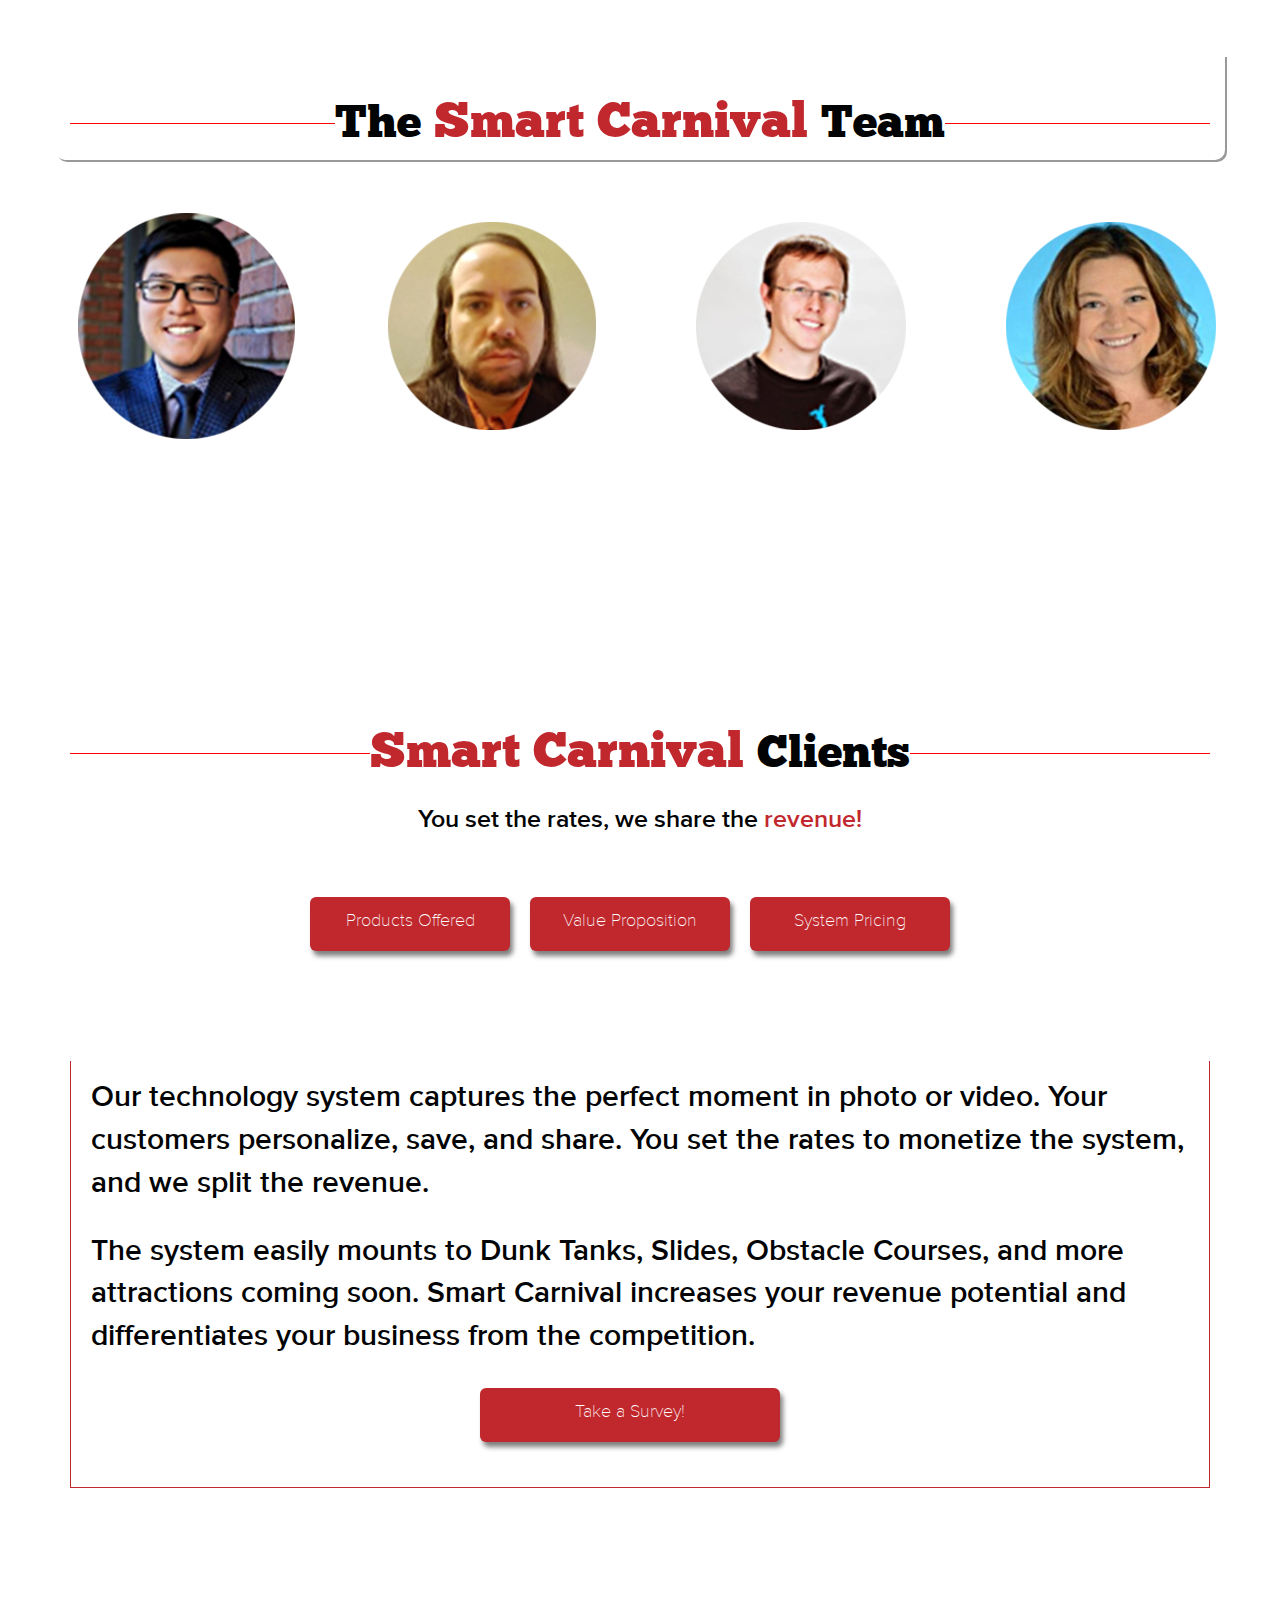
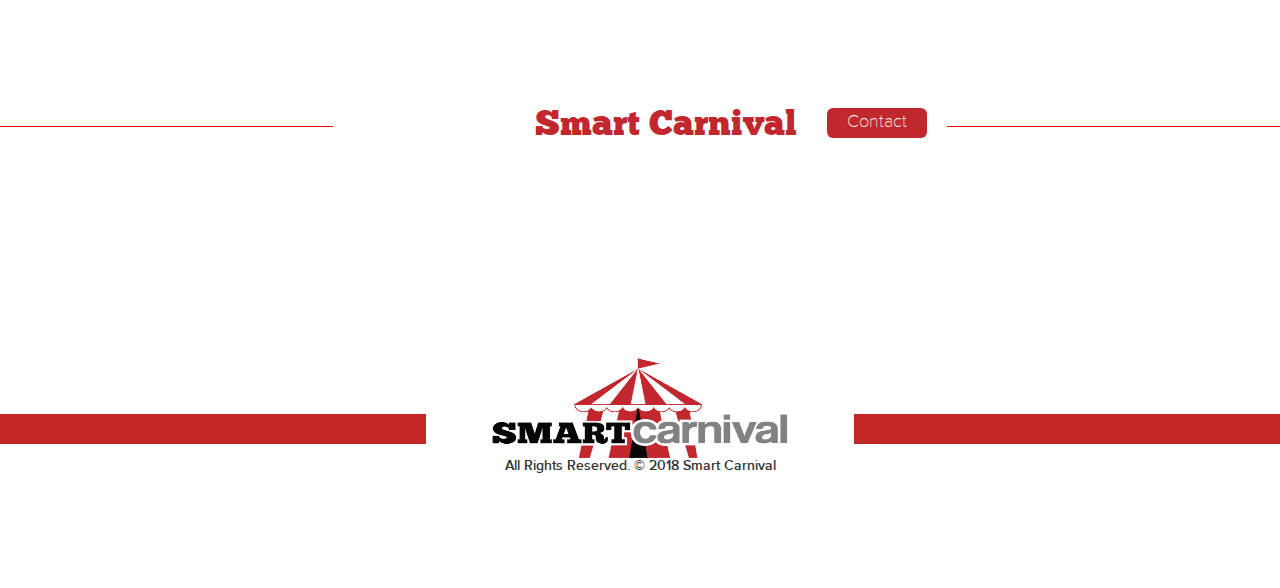
==== commit 56cc1635: "connect update" ====
--- a/index.html
+++ b/index.html
@@ -153,7 +153,7 @@
     </div>
 </div>
 </section>
-<section id="contact">
+<section id="connect">
   <div class="connect-parrallax">
       <div id="connect-jumbotron" class="jumbotron text-center">
         <h2 class="connect"> Connect with <span class="connect-text-color" style="color:#c1282d;">Smart Carnival</span><span><a class="connect-button btn btn-primary btn-lg" href="contact.html" role="button">Contact</a></span></h2>
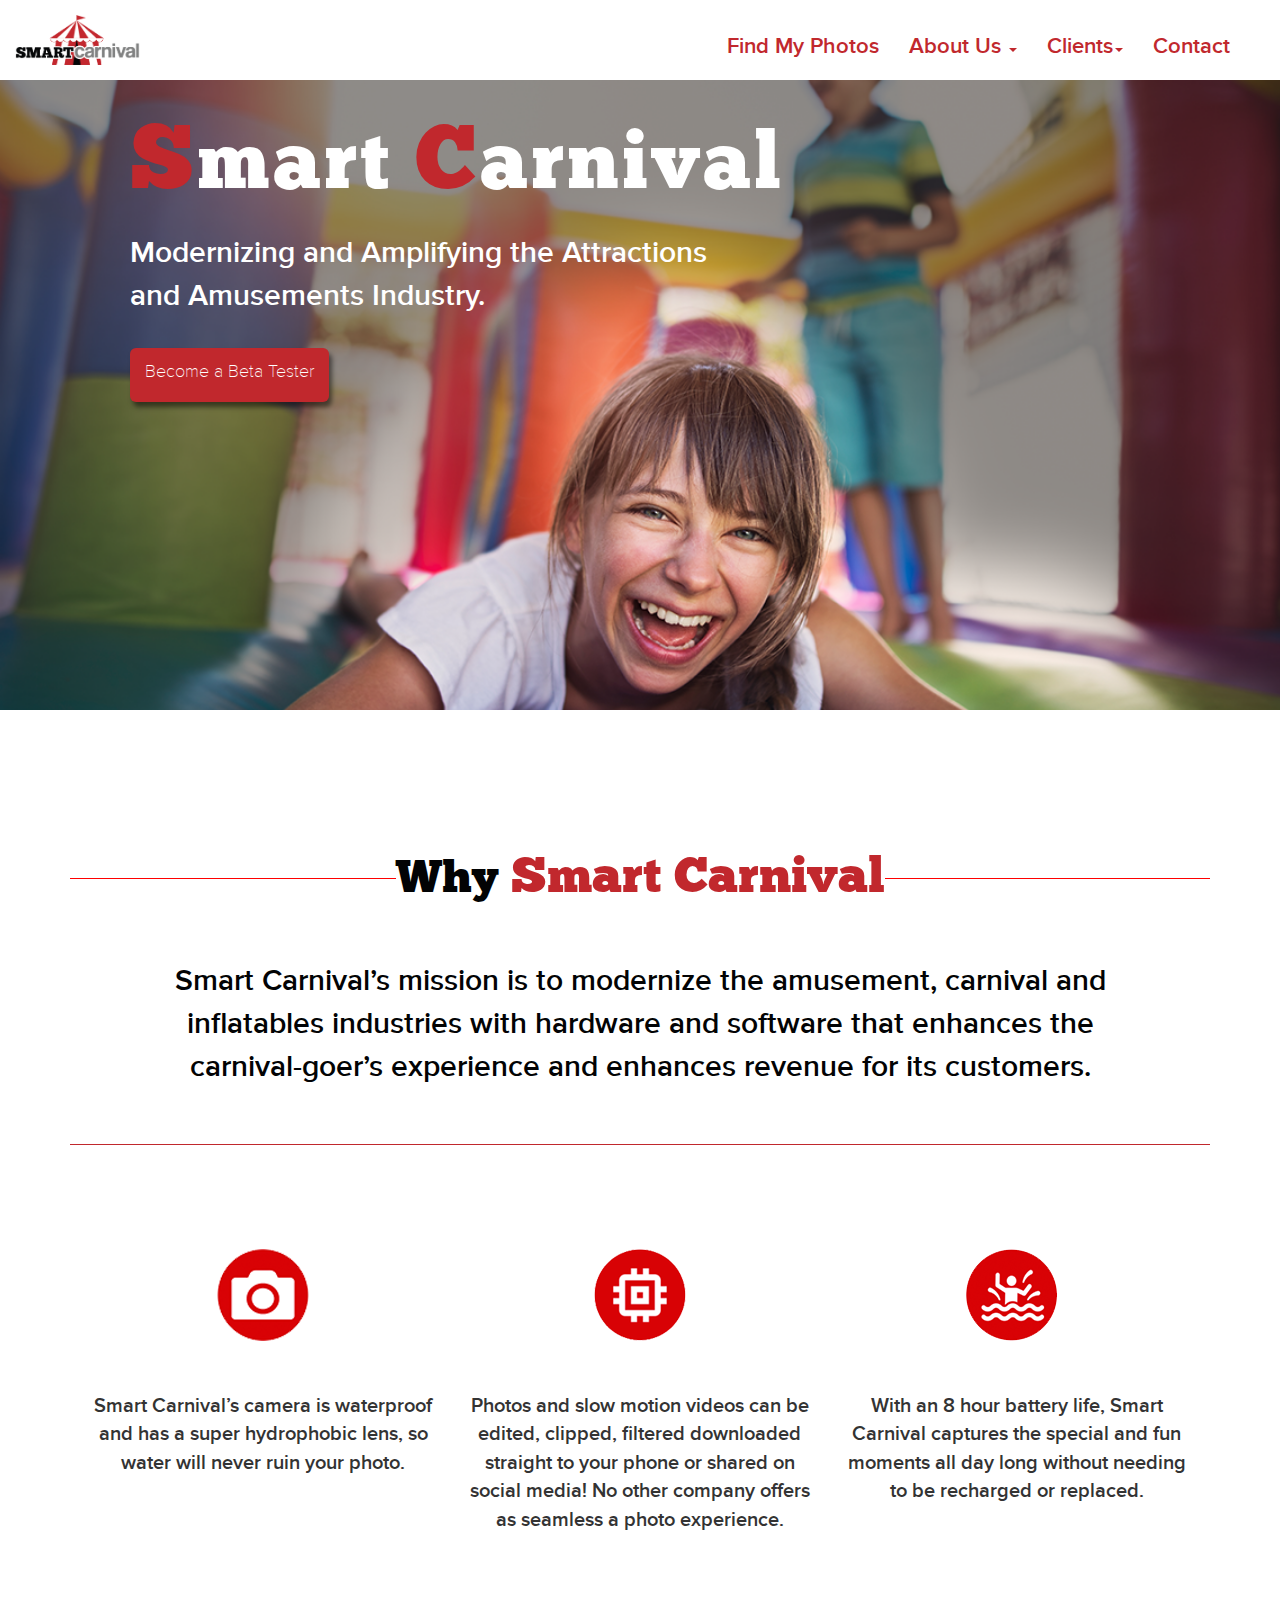
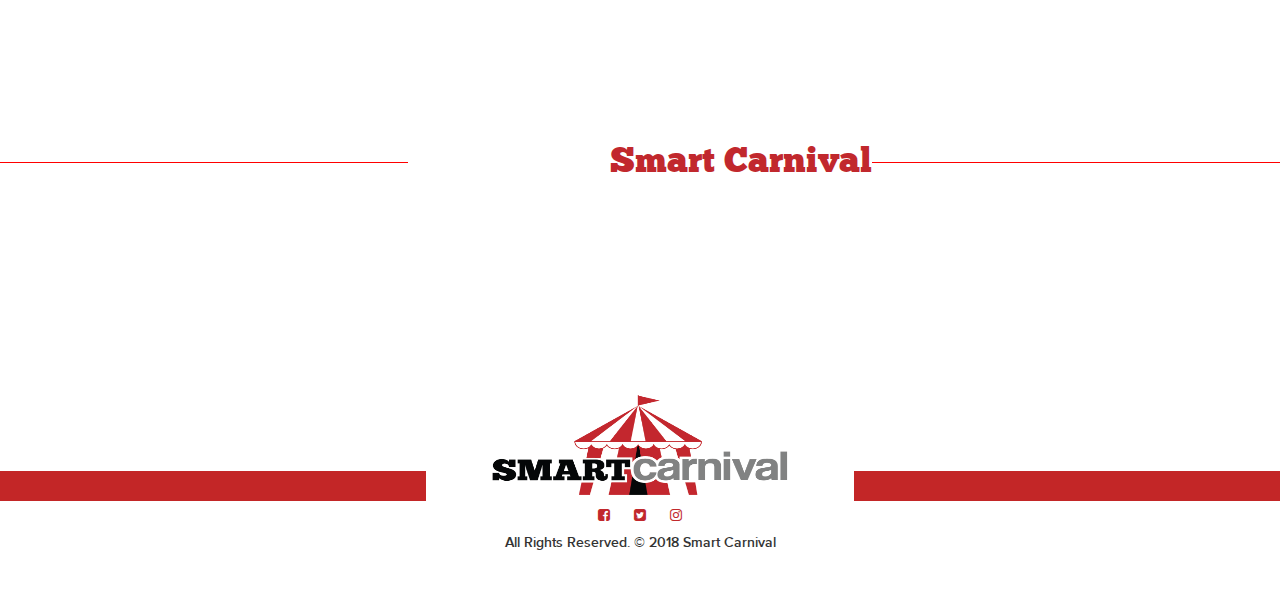
==== commit f3363967: "final draft" ====
--- a/index.html
+++ b/index.html
@@ -29,15 +29,24 @@
     <!-- Collect the nav links, forms, and other content for toggling -->
     <div class="collapse navbar-collapse" id="myNavbar">
       <ul class="nav navbar-nav navbar-right">
-        <li><a href="findmyphotos.html">Find My Photos</a></li>
+        <li><a href="myphotos.html">Find My Photos</a></li>
         <li >
           <a href="#" class="dropdown-toggle" data-toggle="dropdown" role="button" aria-haspopup="true" aria-expanded="true">About Us <span class="caret"></span></a>
           <ul class="dropdown-menu">
-            <li ><a href="#about">Why Smart Carnival</a></li>
-            <li ><a href="#team">The Team</a></li>
+            <li ><a href="#why">Why Smart Carnival</a></li>
+            <li ><a href="theteam.html">The Team</a></li>
           </ul>
         </li>
-           <li><a href="#clients">Clients</a></li>
+        <li>
+          <a href="#" class="dropdown-toggle" data-toggle="dropdown" role="button" aria-haspopup="true" aria-expanded="true">Clients<span class="caret"></span></a>
+          <ul class="dropdown-menu">
+            <li ><a href="clients.html">Overview</a></li>
+            <li ><a href="products.html">Products Offered</a></li>
+            <li ><a href="value.html">Value Proposition</a></li>
+            <li ><a href="pricing.html">System Pricing</a></li>
+          </ul>
+        </li>
+           <li><a href="contact.html">Contact</a></li>
           </ul>
     </div><!-- /.navbar-collapse -->
   </div><!-- /.container-fluid -->
@@ -49,11 +58,13 @@
 		<div class="jumbotron">
   			<h1><span class="header-text-color">S</span>mart <span class="header-text-color">C</span>arnival</h1>
   			<p>Modernizing and Amplifying the Attractions<br>and Amusements Industry.</p>
-  			<p class="contact-button"><a class="btn btn-primary btn-lg" href="contact.html" role="button">Contact Us</a><span><a class="btn btn-primary btn-lg" href="findmyphotos.html" role="button">Find My Photos</a></span></p>
+  			<p class="contact-button"><a class="btn btn-primary btn-lg" href="contact.html" role="button">Become a Beta Tester</a></p>
 		</div>
 	</div>
 </div>
 </header>
+<br>
+<div id="why"></div>
 
 <section id="about">
   <div class="container">
@@ -88,75 +99,15 @@
   </div>
 </section>
 
-<section id="team">
-   <div class="parrallax">
-  <div class="container">
-    <div class="row">
-      <div class="col-md-12 text-center member-header-background">
-        <h2 class="member-heading">The<span class="about-text-color"> Smart Carnival </span>Team</h2>
-      </div>
-    </div>
-    </div>
-    <div class="container-fluid">
-    <div class="row member-content">
-      <div class="col-md-3 member-background-small">
-         <div class="member-wrapper member">
-        <img  class="member-img" class="member-right" src="./img/member1.png">
-        <p class="member-text-left" >Jesse Ou - Founder &amp; CEO</p><br>
-        <p class="member-text-left">Lead Security Engineer,<br><a href="salesforce.com">Salesforce.com</a></p>
-        </div>
-      </div>
-      <div class="col-md-3 member-background-small">
-        <div class="member-wrapper">
-        <img src="./img/member2.png">
-         <p>Larry Trowell - Co-Founder &amp; CT</p><br>
-        <p>Principal Consultant,<br><b>Synopsys</b></p>
-      </div>
-      </div>
-        <div class="col-md-3 member-background-small">
-           <div class="member-wrapper">
-        <img src="./img/member3.png">
-         <p>Josh Johns - Co Founder &amp; Sales</p><br>
-          <p>Owner,<br><b>J. Johns Studios</b></p>
-        </div>
-        </div>
-       <div class="col-md-3 member-background-small">
-          <div class="member-wrapper">
-        <img   src="./img/member4.png">
-         <p  >Sara Abernethy - Director of Business Development</p>
-        <p ><b>Senior Strategist,<br>Idea Couture</b></p>
-        </div>
-      </div>
-    </div>
-    </div>
-  </div>
-  <div id="clients"><a href="clients.html"></div></a>
-</section>
-<section>
-  <div class="container">
-    <div class="row">
-     <div class="col-md-12 text-center">
-        <h2><span class="about-text-color">Smart Carnival </span> Clients</h2>
-          <h3>You set the rates, <br class="hidden-lg hidden-md">we share the <span class="clients">revenue!</span></h3>
-      </div>
-      </div>
-  <div class="row text-center">
-    <div class="col-md-12 clients-wrapper">
-              <p ><a class="product-btn btn btn-primary btn-lg" href="products.html" role="button">Products Offered</a><span><a class="product-btn btn btn-primary btn-lg" href="value.html" role="button">Value Proposition</a></span><span><a class=" product-btn btn btn-primary btn-lg" href="pricing.html" role="button">System Pricing</a></span></p>
-    </div>
-</div>
-    <div id="clients-jumbotron" class="jumbotron">
-        <p class="clients-jumbotron-text">Our technology system captures the perfect moment in photo or video. Your customers personalize, save, and share. You set the rates to monetize the system, and we split the revenue.</p>
-         <p class="clients-jumbotron-text">The system easily mounts to Dunk Tanks, Slides, Obstacle Courses, and more attractions coming soon. Smart Carnival increases your revenue potential and differentiates your business from the competition.</p>
-           <p class="text-center"><a class="survey-btn btn btn-primary btn-lg" href="#" role="button">Take a Survey!</a></p>
-
-    </div>
-</div>
-</section>
 <section id="connect">
   <div class="connect-parrallax">
       <div id="connect-jumbotron" class="jumbotron text-center">
-        <h2 class="connect"> Connect with <span class="connect-text-color" style="color:#c1282d;">Smart Carnival</span><span><a class="connect-button btn btn-primary btn-lg" href="contact.html" role="button">Contact</a></span></h2>
+        <h2 class="connect"> Connect with  <br class="hidden-lg hidden-md"><span class="connect-text-color" style="color:#c1282d;">Smart Carnival</span></h2>
+        <ul class="connect-social">
+          <li class="social"><a href=""><i class="fa  fa-2x fa-facebook-square" aria-hidden="true"></i></a></li>
+          <li class="social"><a href=""><i class="fa fa-2x fa-twitter-square" aria-hidden="true"></i></a></li>
+          <li class="social"><a href=""><i class="fa fa-2x fa-instagram" aria-hidden="true"></i></a></li>
+        </ul>
       </div>
   </div>
 </section>
@@ -165,7 +116,12 @@
             <div class="row">
               <div class="col-md-12 text-center">
               <img class="footer-logo" src="./img/logo.png">
-                <p>All Rights Reserved. &copy; 2018 Smart Carnival</p>
+                <ul class="connect-social">
+                  <li class="social-footer"><a href=""><i class="fa  fa-facebook-square" aria-hidden="true"></i></a></li>
+                  <li class="social-footer"><a href=""><i class="fa fa-twitter-square" aria-hidden="true"></i></a></li>
+                  <li class="social-footer"><a href=""><i class="fa fa-instagram" aria-hidden="true"></i></a></li>
+              </ul>
+                  <p>All Rights Reserved. &copy; 2018 Smart Carnival</p>
               </div>
             </div>
           </div>
--- a/css/custom.css
+++ b/css/custom.css
@@ -52,22 +52,26 @@
 
 /*element style--------*/
 
+.bold{
+  font-size: 30px;
+  color: #020304;
+  font-family:'proxima_novasemibold' , sans-serif;
+}
+
 html {
     position: relative;
     min-height: 100%;
-}
-#main{
-    margin: 0 0 30px;
-    height: 100%;
-}
+    margin: 0;
+    padding: 0;
+}
+
 
 
 section{
     margin-top: 100px;
-    margin-bottom: 100px;
+    margin-bottom: 50px;
     width: 100%;
 }
-
 
 
 h1, h2{
@@ -268,23 +272,16 @@
     transition: .5s ease-in-out;
 }
 
-
-.social-icons {
-    margin-left: 20px;
-    margin-top: 5px;
-}
-.social-icons a{
+.social a{
     color: #fff;
 }
 
-.social-icons a:hover{
+.social a:hover{
     color: #c1282d;
     -webkit-transition: .5s ease-in-out;
     transition: .5s ease-in-out;
 }
-i {
-    margin-right: 5px;
-}
+
 
 
 
@@ -525,6 +522,13 @@
   margin-top: 20px;
   margin-bottom: 20px;
 }
+.pricing-list{
+  width: 300px;
+  margin-left: auto;
+  margin-right: auto;
+  text-align: left;
+  margin-top: 20px;
+}
 h4{
   font-size: 20px;
   color: #fff;
@@ -539,13 +543,17 @@
   font-size: 20px;
   font-family: 'proxima_novasemibold' , sans-serif;
   color: #020304;
+  padding: 20px;
+  width: 100%;
+  min-width: 300px;
+  list-style-type: circle;
 }
 
 /*-------Find my Photos Page Styles-------*/
 
 #photos-jumbotron{
   background-image: url(../img/findmyphotos.png);
-  height: 500px;
+  height: 400px;
   width: 100%;
   background-size: cover;
   background-position: center;
@@ -557,7 +565,7 @@
 
 .photos-text{
   padding-right:100px;
-  margin-top: 50px;
+  margin-top: 0px;
   max-width: 500px;
   width: 100%;
 
@@ -623,6 +631,20 @@
 
 }
 
+
+/*-----------Connect with us Styles-------*/
+
+ul, .connect-social{
+  list-style-type: none;
+  text-align: center;
+  margin:0px;
+  padding: 0;
+}
+.social{
+  display: inline-block;
+  padding: 10px;
+}
+
 /*----------Footer Styles------------*/
 
 footer{
@@ -639,6 +661,21 @@
     text-align: center;
 }
 
+.social-footer{
+  display: inline-block;
+  padding: 10px;
+}
+
+.social-footer a{
+    color:#c1282d;
+}
+
+.social-footer a:hover{
+    color: #020304;
+    -webkit-transition: .5s ease-in-out;
+    transition: .5s ease-in-out;
+}
+
 
 
 /*----------media queries----------*/
@@ -648,6 +685,7 @@
 and (max-device-width : 1024px) {
 
 /*--------------Nav Styles------------*/
+
 .navbar-fixed-top.open .dropdown-menu {
     position: static;
     float: none;
@@ -675,6 +713,12 @@
     color: #020304;
     background-color: #fff;
 }
+  
+
+  .navbar-nav.nav-justified > li{
+    float:none;
+  }   
+
 
 /*-----------------Header Styles---------*/
 .parrallax-header {
@@ -773,6 +817,7 @@
 }
 
 
+
 }
 
 
@@ -784,7 +829,20 @@
   and (max-device-width: 667px) 
   and (-webkit-min-device-pixel-ratio: 2) { 
 
-
+h2 {
+    font-size: 30px;
+    color: #020304;
+    position: relative;
+    z-index: 1;
+    overflow: hidden;
+    text-align: center;
+}
+  h2:before, h2:after {
+    display: none;
+}
+h2:before {
+    display: none;
+}
 
     li a{
       color: #fff;
@@ -798,6 +856,11 @@
     font-weight: 400;
     font-family: 'Roboto', sans-serif;
 }
+.navbar-fixed-bottom .navbar-collapse, .navbar-fixed-top .navbar-collapse {
+    min-height: 340px;
+    width: 420px;
+
+}
     
    .navbar-fixed-top .navbar-toggle {
     border-color: #c1282d;
@@ -805,6 +868,46 @@
 
  .navbar-fixed-top .navbar-toggle .icon-bar {
     background-color: #c1282d;
+}
+.navbar-fixed-top .navbar-nav>.open>a, .navbar-fixed-top .navbar-nav>.open>a:focus, .navbar-fixed-top .navbar-nav>.open>a:hover {
+    color: #fff;
+    background-color: #c1282d;
+    box-shadow: 2px 2px rgba(0,0,0,.2);
+}
+.navbar-nav .open .dropdown-menu {
+    position: static;
+    float: none;
+    width: auto;
+    margin-top: 0;
+    background-color: #c1282d;
+    border: 0;
+    -webkit-box-shadow: none;
+    box-shadow: none;
+    text-align: left;
+}
+.dropdown-menu {
+    position: absolute;
+    top: 100%;
+    left: 0;
+    z-index: 1000;
+    display: none;
+    float: left;
+    min-width: 420px;
+    padding: 5px 0;
+    margin: 0;
+    font-size: 14px;
+    text-align: left;
+    list-style: none;
+    background-color: #c1282d;
+    -webkit-background-clip: padding-box;
+    background-clip: padding-box;
+    border: 1px solid #ccc;
+    border: 1px solid rgba(0,0,0,.15);
+    border-radius: 4px;
+    -webkit-box-shadow: 0 6px 12px rgba(0,0,0,.175);
+    box-shadow: 0 6px 12px rgba(0,0,0,.175);
+    color: #fff;
+    text-align: center;
 }
 
 .parrallax-header {
@@ -857,13 +960,10 @@
   height: 1800px;
   margin:0;
 }
-  h2{
-    font-size: 40px;
-    color: #020304;
-  }
+
 .about-text-color{
     color:#c1282d;
-    font-size: 40px;
+    font-size: 30px;
 }
 .about-content{
     height: 400px;
@@ -916,12 +1016,6 @@
 }
 
 
-.navbar-fixed-top .navbar-nav>.open>a, .navbar-fixed-top .navbar-nav>.open>a:focus, .navbar-fixed-top .navbar-nav>.open>a:hover {
-    color: #fff;
-    background-color: #c1282d;
-}
-
-
   /*-------------Client Section Styles----------*/
 
   .product-btn{
@@ -957,29 +1051,76 @@
 
 
 /*----------Photos Page Styling --------*/
-
-#photos-jumbotron{
-  background-image: url(../img/findmyphotos.png);
-  height: 600px;
-  width: 100%;
-  background-size: cover;
-  background-position: center;
-  width: 100%;
-  font-size: 30px;
-  font-family: 'proxima_novasemibold' , sans-serif;
-  border-radius: 20px;
-}
+#photos-jumbotron {
+    height: 500px;
+    width: 100%;
+    background-size: cover;
+    background-position: center;
+    width: 100%;
+    font-size: 30px;
+    font-family: 'proxima_novasemibold' , sans-serif;
+    border-radius: 20px;
+    margin-top:20px;
+
+}   
 .photos-text{
   padding-right:0px;
-  margin-top: 50px;
+  margin-top: 0px;
   max-width: 500px;
   width: 100%;
   font-size: 20px;
 
 }
 
-}
-
-
-
-
+/*-------Pricing Page-----------*/
+.pricing-heading {
+    font-size: 20px;
+    color: #fff;
+    background: #c1282d;
+    padding: 10px;
+    border-radius: 10px;
+    margin-top: 20px;
+    margin-bottom: 20px;
+}
+
+
+/*---------Contact Page---------*/
+
+#contact{
+  width: 100%;
+  height: 800px;
+}
+.getintouch {
+    color: #fff;
+    font-size: 30px;
+}
+.contact-text-color {
+    color: #c1282d;
+    font-size: 35px;
+}
+.contact-section .col-md-6 {
+    width: 100%;
+}
+.submit {
+    font-size: 1.1em;
+    float: none;
+    width: 150px;
+    border-radius: 5px;
+    box-shadow: 2px 2px rgba(0,0,0,.6);
+    background-color: #fff;
+    color: #c1282d;
+}
+.submit {
+    font-size: 1.1em;
+    float: none;
+    width: 150px;
+    border-radius: 5px;
+    box-shadow: 2px 2px rgba(0,0,0,.6);
+    background-color: #fff;
+    color: #c1282d;
+}
+}
+
+
+
+
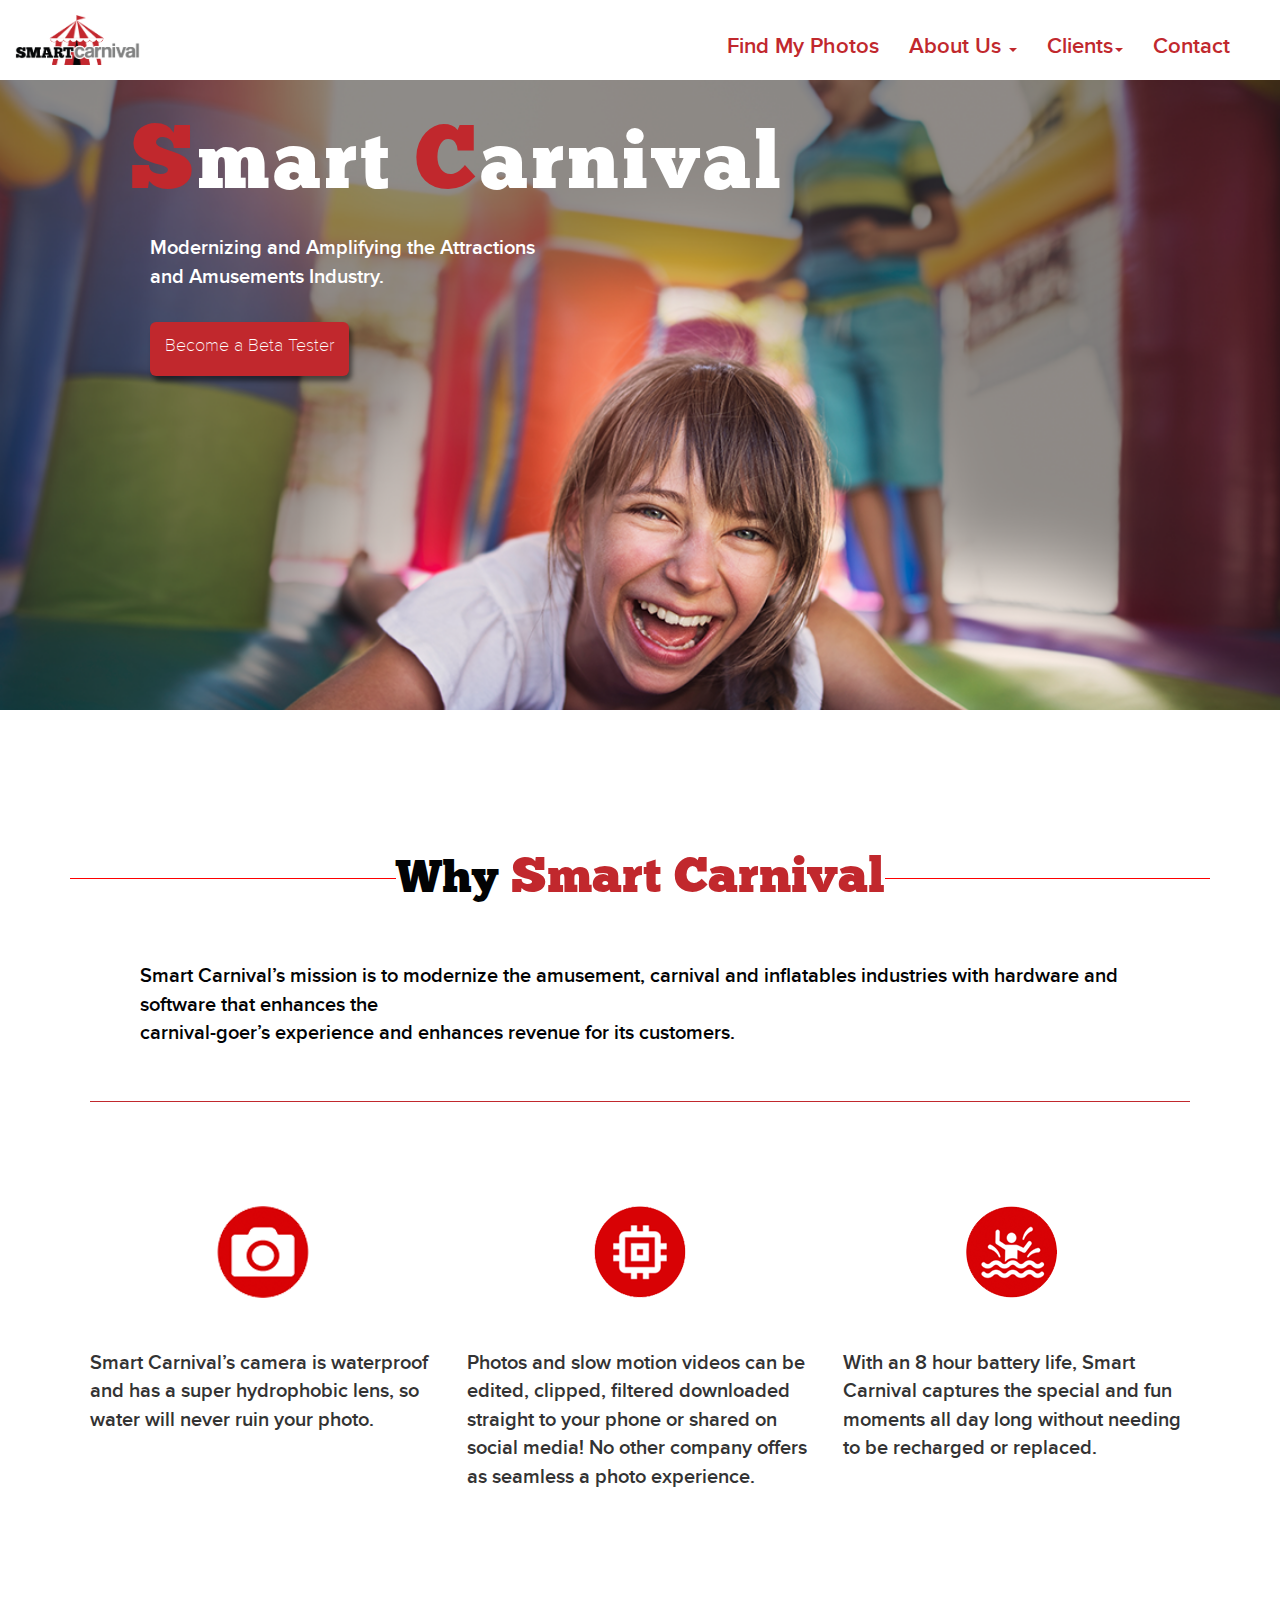
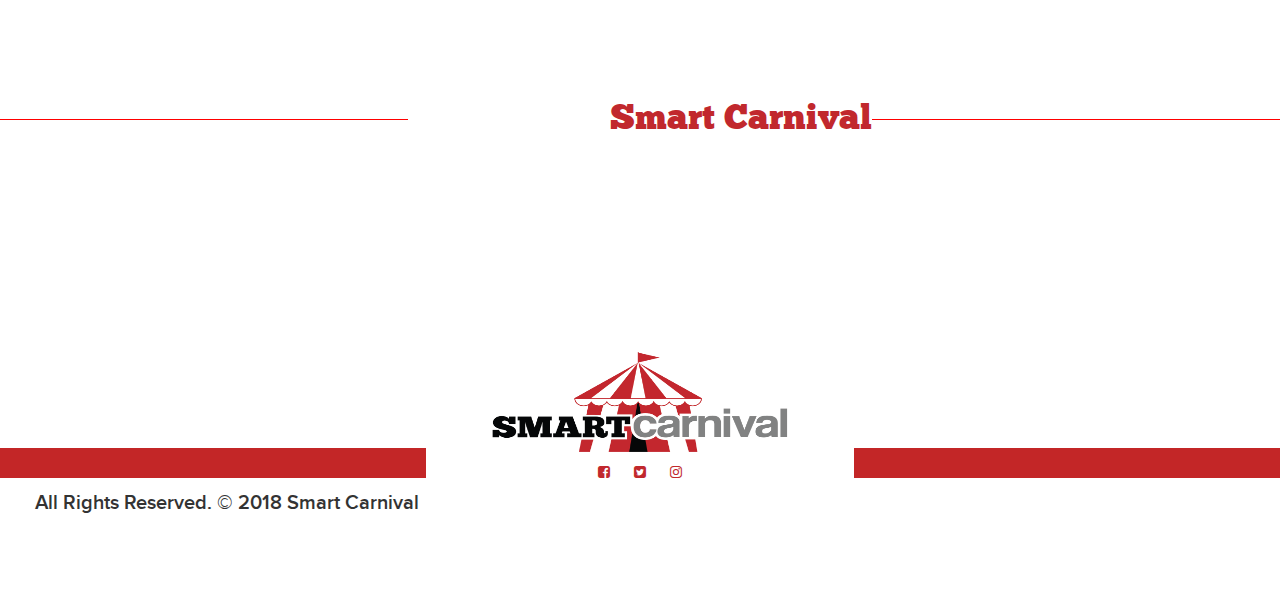
==== commit e1bfeef9: "overview page removed" ====
--- a/index.html
+++ b/index.html
@@ -40,7 +40,6 @@
         <li>
           <a href="#" class="dropdown-toggle" data-toggle="dropdown" role="button" aria-haspopup="true" aria-expanded="true">Clients<span class="caret"></span></a>
           <ul class="dropdown-menu">
-            <li ><a href="clients.html">Overview</a></li>
             <li ><a href="products.html">Products Offered</a></li>
             <li ><a href="value.html">Value Proposition</a></li>
             <li ><a href="pricing.html">System Pricing</a></li>
--- a/css/custom.css
+++ b/css/custom.css
@@ -125,7 +125,7 @@
 
 a {
     color: #fff;
-    text-decoration: none;
+    text-decoration: none!important;
 }
 
 #footer{
@@ -177,6 +177,13 @@
     color: #fff;
     background-color: #c1282d;
 }
+.navbar-fixed-top .navbar-nav>li>a:hover{
+    color:  #020304;
+    font-size: 22px;
+    font-family: 'proxima_novasemibold', sans-serif;
+    font-weight: 400;
+}
+
 .dropdown-menu {
     position: absolute;
     top: 100%;
@@ -346,6 +353,7 @@
   font-size: 50px;
 }
 
+
 .member-wrapper{
  background:transparent;
   border-radius: 10px;
@@ -365,13 +373,17 @@
   font-weight: bold;
 }
 
-.text-content{
-  margin:0;
+.text-content {
+    margin: 0;
+    text-align: left;
 }
 .member-text{
   margin: 0;
 }
-
+.salesforce-link:hover{
+color:  #020304;
+text-decoration: none;
+}
 /*----------Client Section Styles------------*/
 
 .clients{
@@ -382,27 +394,6 @@
   margin-top: 50px;
   width: 100%;
   margin-bottom: 50px;
-}
-
-#clients-jumbotron{
-  max-height: 600px;
-  margin-top: 50px;
-  margin-bottom:50px;
-  background:#fff;
-  padding:20px;
-  color: #020304;
-  font-family: 'proxima_novasemibold' , sans-serif;
-  font-size: 15px;
-  border-bottom: 1px solid #c1282d;
-  border-left: 1px solid #c1282d;
-  border-right: 1px solid #c1282d;
-  border-radius: 0;
-}
-
-.clients-text-jumbotron{
-  margin-right: 20px;
-  margin-left: 20px;
-  padding:40px;
 }
 
   .product-btn{
@@ -461,6 +452,10 @@
   margin-top: 50px;
   margin-bottom: 20px;
 }
+p, .products-text{
+  font-size: 15px!important;
+  text-align: left;
+}
 .products-button{
   width: 400px;
   margin-top: 20px;
@@ -475,6 +470,31 @@
   margin-top: 10px;
   border-radius: 10px;
   box-shadow: 2px 2px rgba(0,0,0,0.4);
+}
+
+
+#clients-jumbotron{
+  max-height: 600px;
+  margin-top: 40px;
+  margin-bottom:0px;
+  background:#fff;
+  padding:20px;
+  color: #020304;
+  font-family: 'proxima_novasemibold' , sans-serif;
+  font-size: 15px;
+  border-bottom: 1px solid #c1282d;
+  border-left: 1px solid #c1282d;
+  border-right: 1px solid #c1282d;
+  border-top-right-radius: 0px;
+  border-top-left-radius: 0px;
+}
+
+p, .clients-text-jumbotron {
+    margin-right: 20px;
+    margin-left: 20px;
+    padding: 0px;
+    font-size: 20px!important;
+    min-height: 60px;
 }
 
 
@@ -645,6 +665,8 @@
   padding: 10px;
 }
 
+
+
 /*----------Footer Styles------------*/
 
 footer{
@@ -816,6 +838,18 @@
   width: 100%;
 }
 
+
+/*------------- Surevy Page Stles-----------*/
+.form-horizontal .control-label {
+    padding-top: 7px;
+    margin-bottom: 0;
+    text-align: left!important;
+}
+.control-label {
+    padding-top: 7px;
+    margin-bottom: 0;
+    text-align: left!important;
+}
 
 
 }
@@ -1119,8 +1153,19 @@
     background-color: #fff;
     color: #c1282d;
 }
-}
-
-
-
-
+/*------------- Surevy Page Stles-----------*/
+.form-horizontal .control-label {
+    padding-top: 7px;
+    margin-bottom: 0;
+    text-align: left!important;
+}
+.control-label {
+    padding-top: 7px;
+    margin-bottom: 0;
+    text-align: left!important;
+}
+}
+
+
+
+
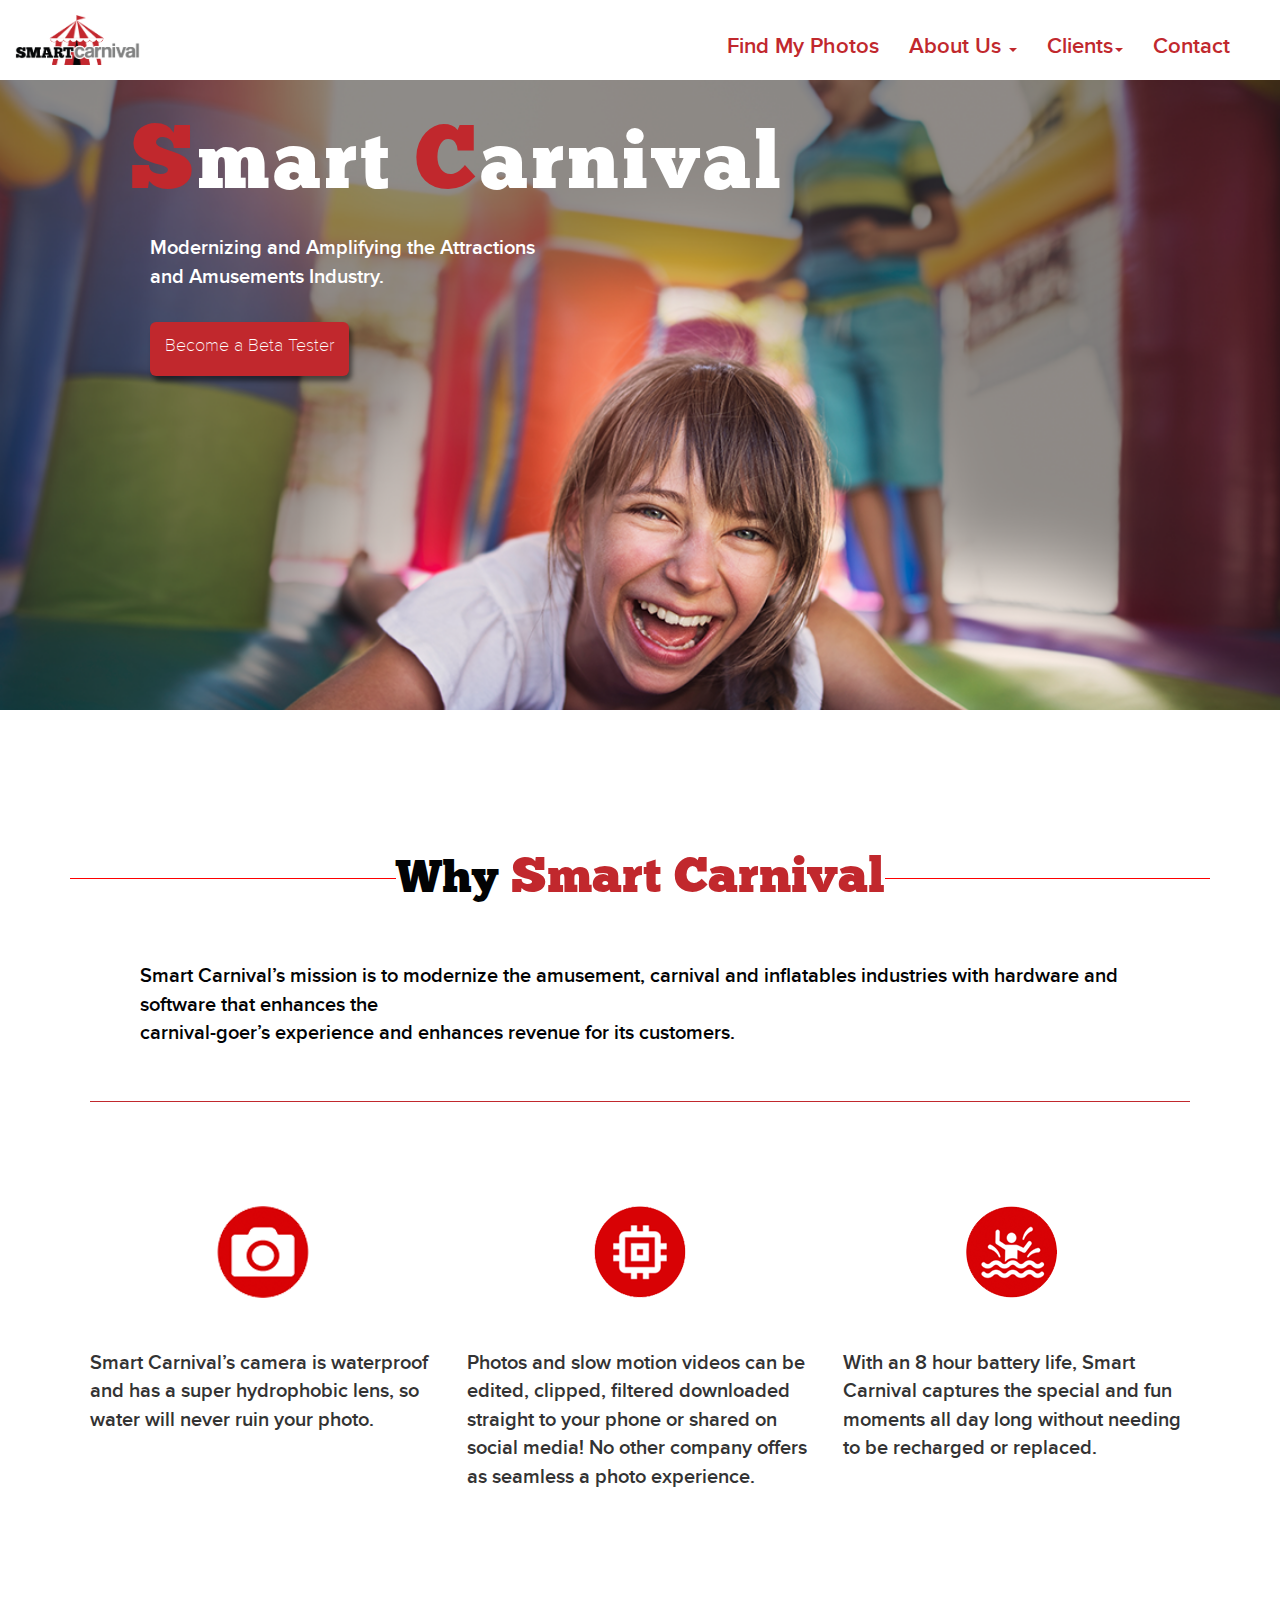
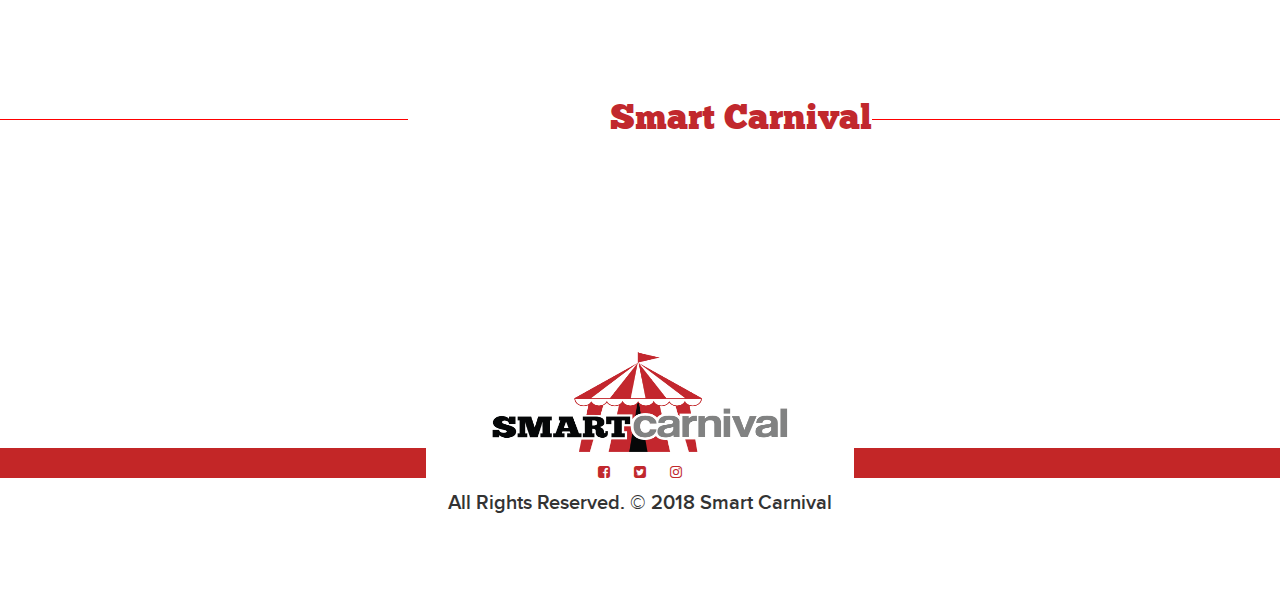
==== commit 9b3aa5bf: "final updates" ====
--- a/index.html
+++ b/index.html
@@ -120,7 +120,7 @@
                   <li class="social-footer"><a href=""><i class="fa fa-twitter-square" aria-hidden="true"></i></a></li>
                   <li class="social-footer"><a href=""><i class="fa fa-instagram" aria-hidden="true"></i></a></li>
               </ul>
-                  <p>All Rights Reserved. &copy; 2018 Smart Carnival</p>
+                  <p class="text-center">All Rights Reserved. &copy; 2018 Smart Carnival</p>
               </div>
             </div>
           </div>
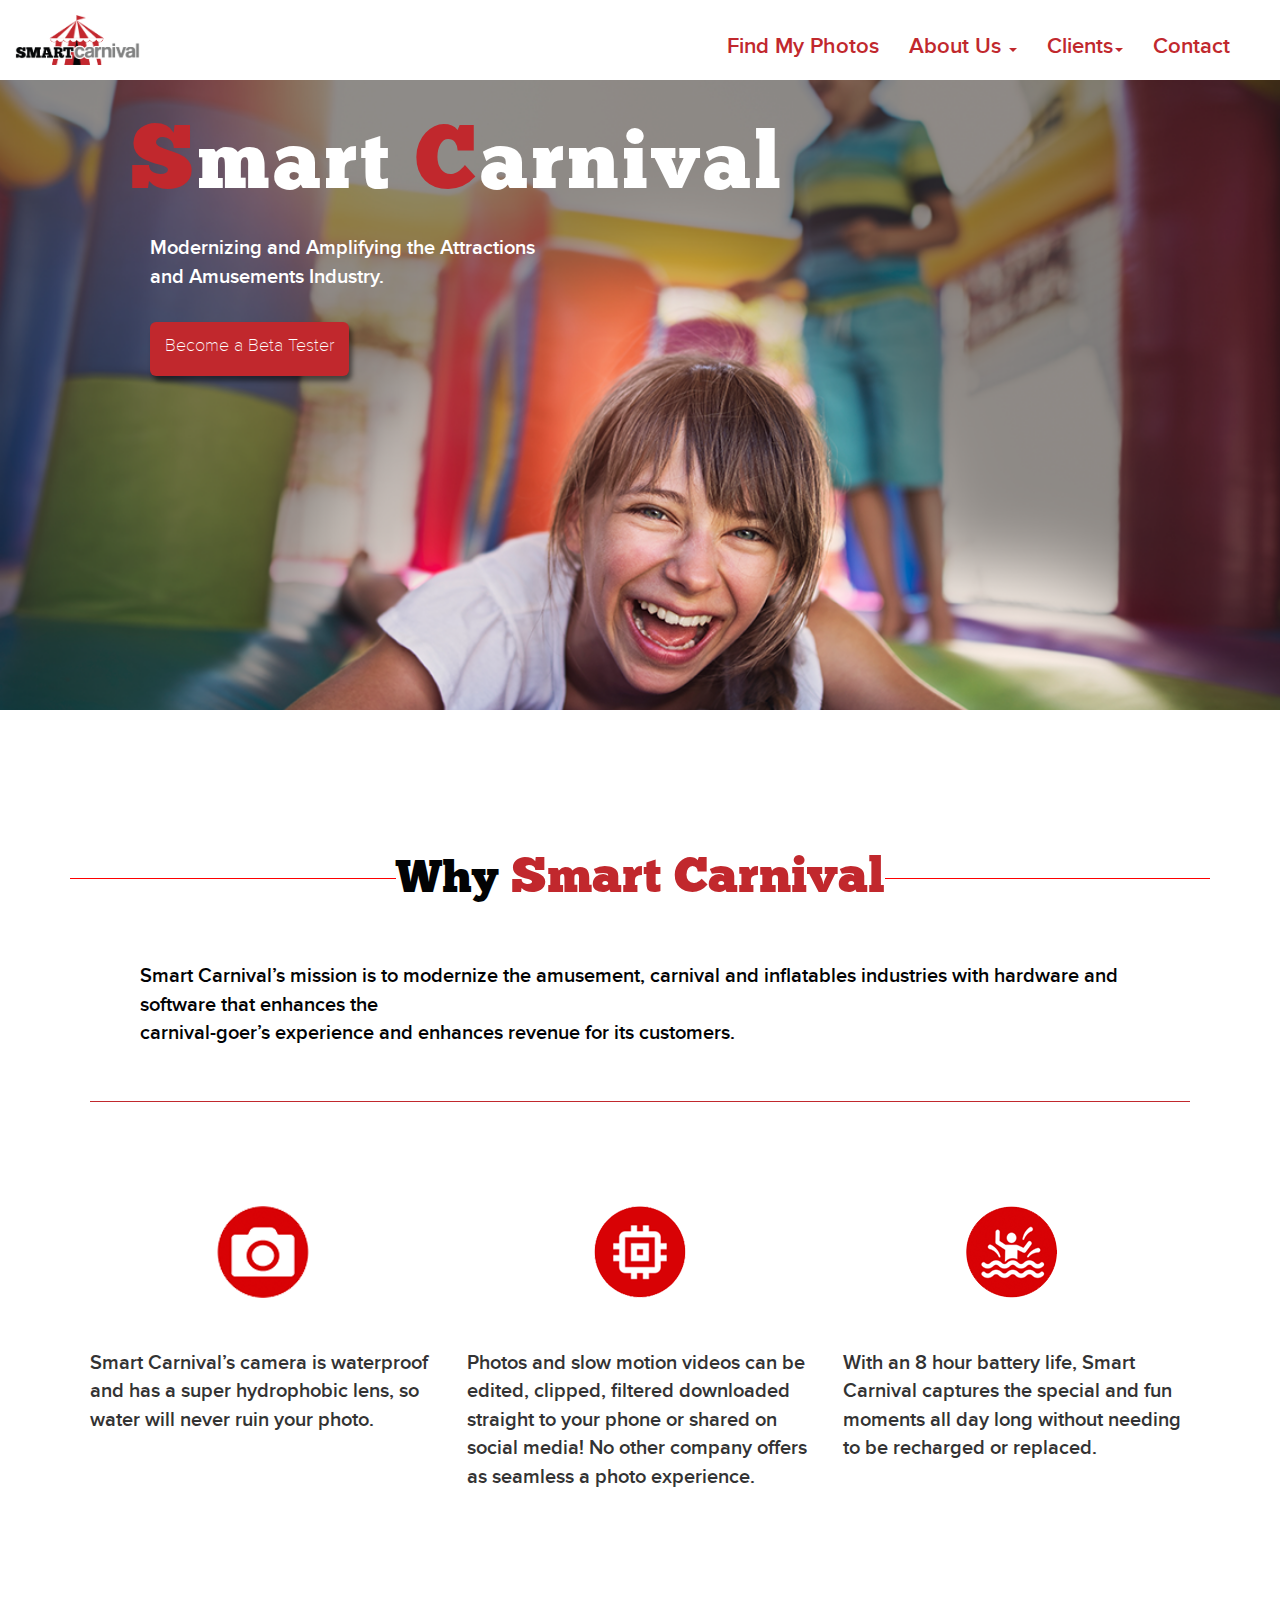
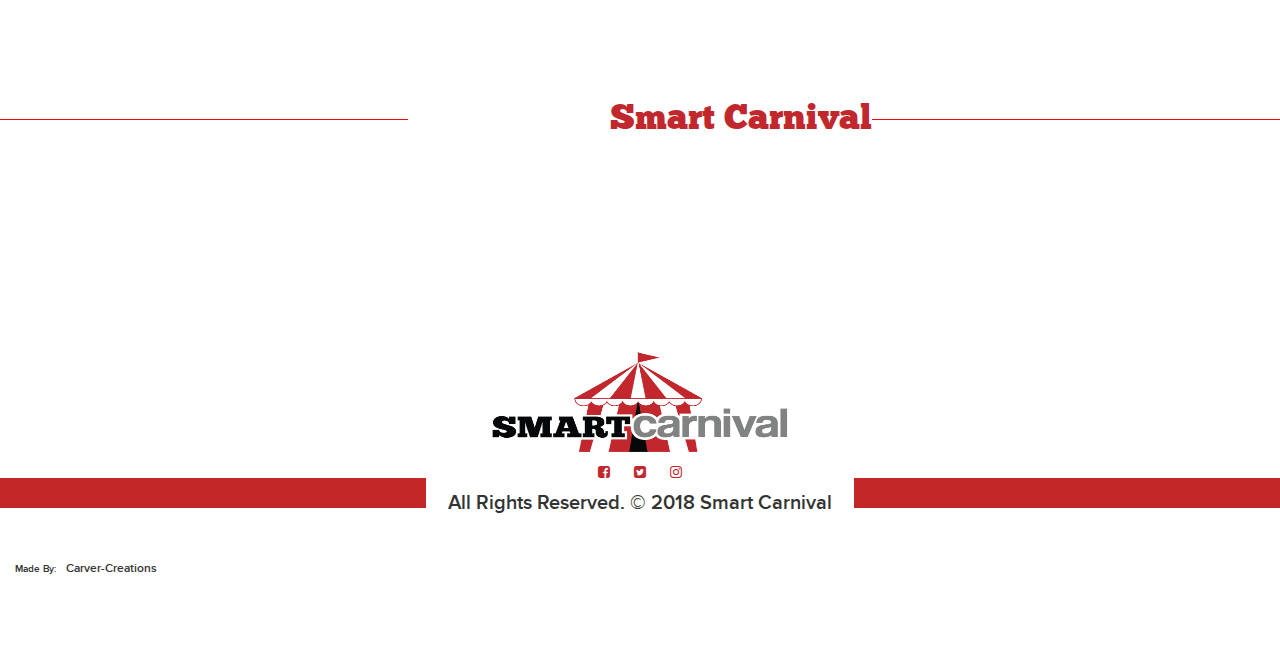
==== commit 69e3fe2d: "Products page, home page plug" ====
--- a/index.html
+++ b/index.html
@@ -6,6 +6,7 @@
 <link href="https://maxcdn.bootstrapcdn.com/font-awesome/4.7.0/css/font-awesome.min.css" rel="stylesheet" integrity="sha384-wvfXpqpZZVQGK6TAh5PVlGOfQNHSoD2xbE+QkPxCAFlNEevoEH3Sl0sibVcOQVnN" crossorigin="anonymous">
 <link href="https://maxcdn.bootstrapcdn.com/bootstrap/3.3.7/css/bootstrap.min.css" rel="stylesheet" integrity="sha384-BVYiiSIFeK1dGmJRAkycuHAHRg32OmUcww7on3RYdg4Va+PmSTsz/K68vbdEjh4u" crossorigin="anonymous">
 <link rel="stylesheet" type="text/css" href="./css/custom.css">
+<script src="assets/jquery-3.3.1.min.js"></script>
 	<title>Smart Carnival</title>
 </head>
 
@@ -121,21 +122,14 @@
                   <li class="social-footer"><a href=""><i class="fa fa-instagram" aria-hidden="true"></i></a></li>
               </ul>
                   <p class="text-center">All Rights Reserved. &copy; 2018 Smart Carnival</p>
+                  <p class="developer-link">Made By:<a href="https://Alex-Carver.github.io/Carver-Creations">Carver-Creations</a></p>
               </div>
             </div>
           </div>
    </section>
   
 	
-
-
-
-
-<script
-  src="https://code.jquery.com/jquery-3.2.1.min.js"
-  integrity="sha256-hwg4gsxgFZhOsEEamdOYGBf13FyQuiTwlAQgxVSNgt4="
-  crossorigin="anonymous"></script>
-<script src="https://maxcdn.bootstrapcdn.com/bootstrap/3.3.7/js/bootstrap.min.js" integrity="sha384-Tc5IQib027qvyjSMfHjOMaLkfuWVxZxUPnCJA7l2mCWNIpG9mGCD8wGNIcPD7Txa" crossorigin="anonymous"></script>
+<script src="assets/bootstrap.min.js"</script>
 
 <script>
 $(document).ready(function(){
--- a/css/custom.css
+++ b/css/custom.css
@@ -696,6 +696,24 @@
     color: #020304;
     -webkit-transition: .5s ease-in-out;
     transition: .5s ease-in-out;
+}
+
+.developer-link{
+  font-size: 10px!important;
+  color: #333;
+  margin:0;
+}
+
+.developer-link a{
+  color: #333;
+  font-size: 12px;
+  padding-left: 10px;
+  bottom: 0;
+}
+
+.developer-link a:hover{
+  color: red;
+  font-size: 12px;
 }
 
 
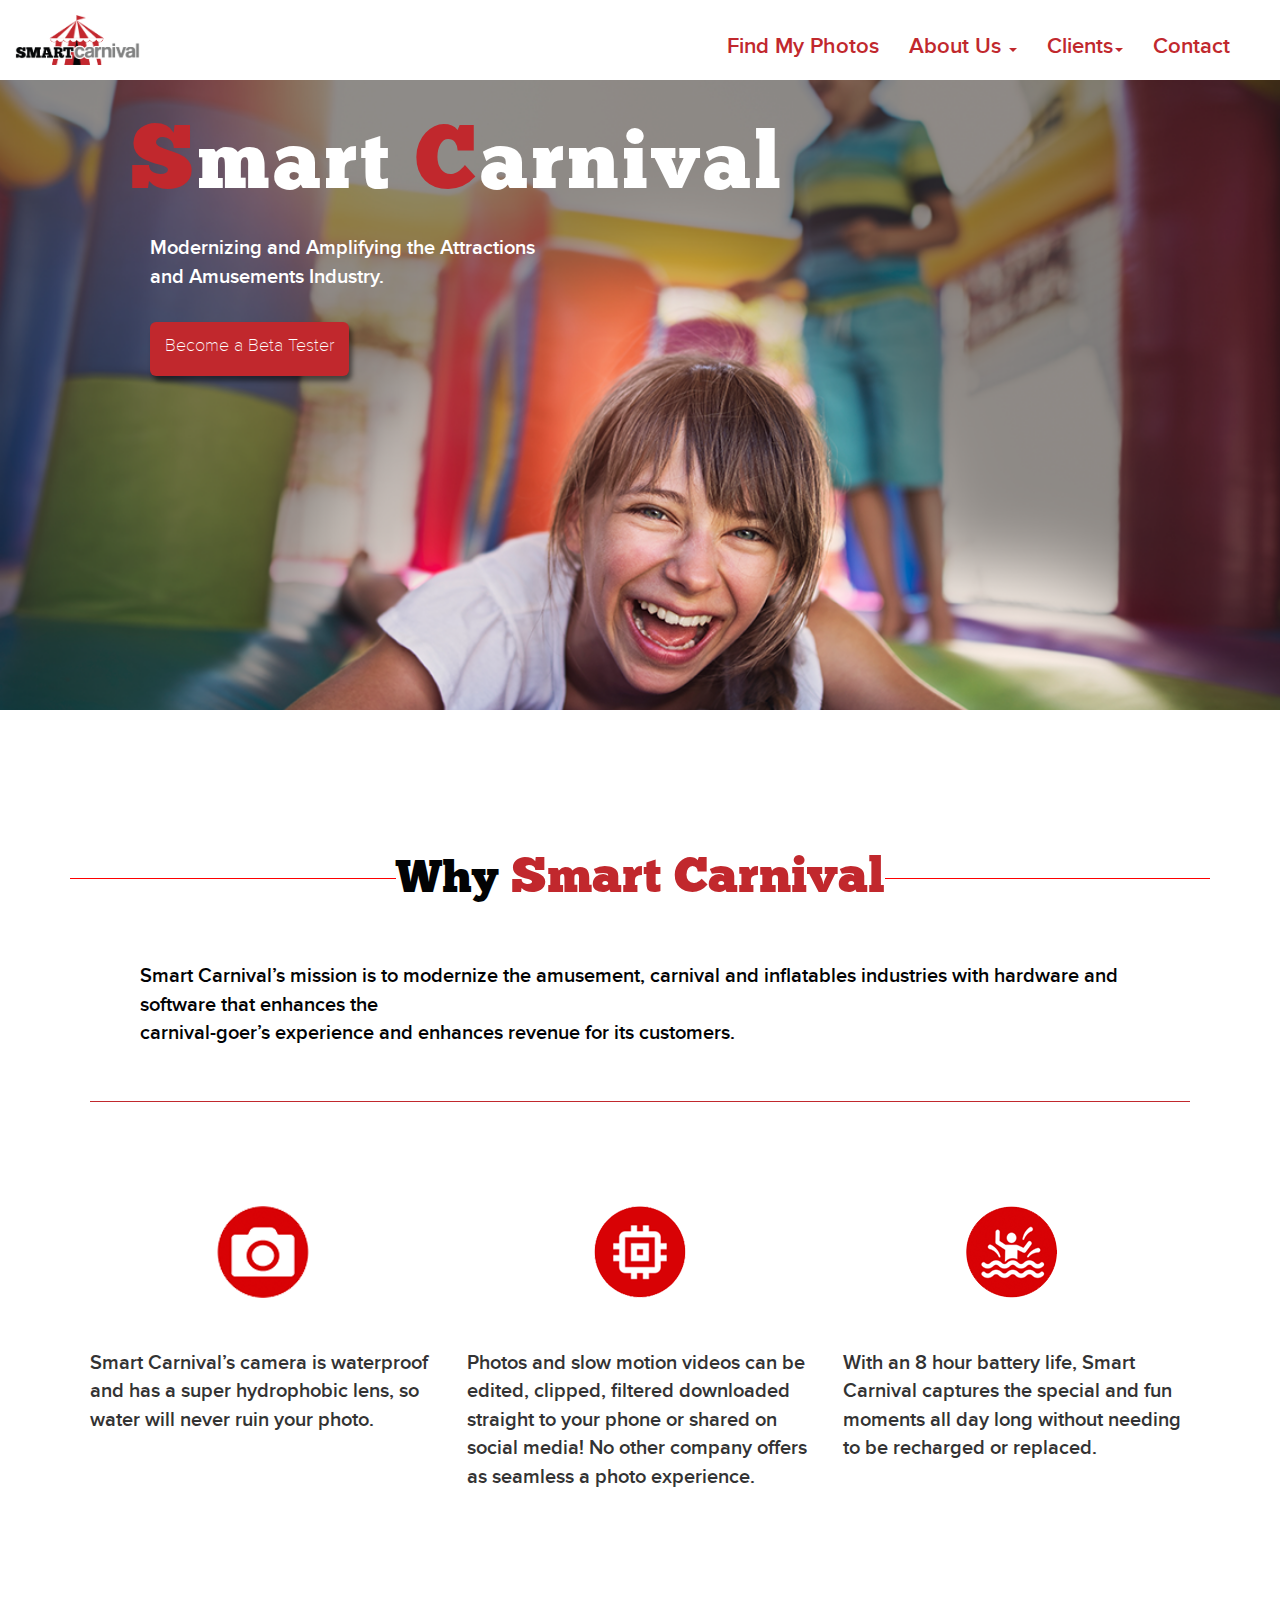
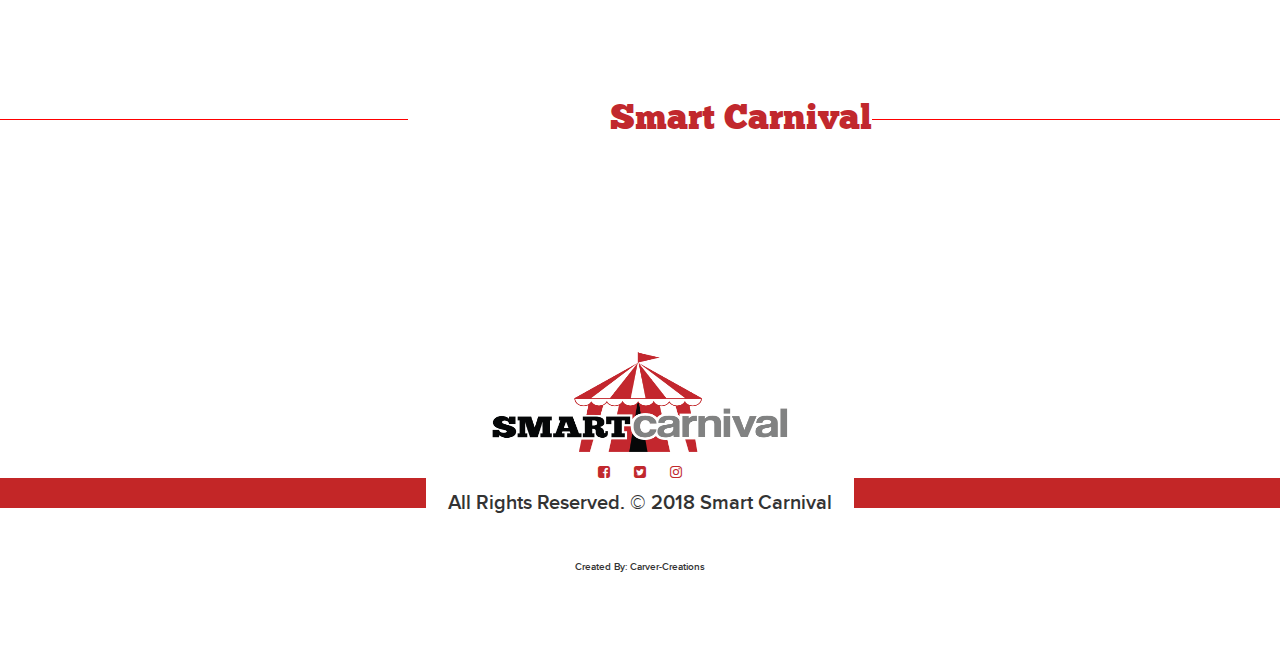
==== commit 6ac50f6a: "responsive changes" ====
--- a/index.html
+++ b/index.html
@@ -122,7 +122,7 @@
                   <li class="social-footer"><a href=""><i class="fa fa-instagram" aria-hidden="true"></i></a></li>
               </ul>
                   <p class="text-center">All Rights Reserved. &copy; 2018 Smart Carnival</p>
-                  <p class="developer-link">Made By:<a href="https://Alex-Carver.github.io/Carver-Creations">Carver-Creations</a></p>
+                  <p class="developer-link">Created By: <a href="https://Alex-Carver.github.io/Carver-Creations">Carver-Creations</a></p>
               </div>
             </div>
           </div>
--- a/css/custom.css
+++ b/css/custom.css
@@ -571,26 +571,23 @@
 
 /*-------Find my Photos Page Styles-------*/
 
-#photos-jumbotron{
-  background-image: url(../img/findmyphotos.png);
-  height: 400px;
-  width: 100%;
-  background-size: cover;
-  background-position: center;
-  width: 100%;
-  font-size: 30px;
-  font-family: 'proxima_novasemibold' , sans-serif;
-  border-radius: 20px;
-}
-
-.photos-text{
-  padding-right:100px;
-  margin-top: 0px;
-  max-width: 500px;
-  width: 100%;
-
-}
-
+#photos-jumbotron {
+    min-height: 500px;
+    width: 100%;
+    font-size: 30px;
+    font-family: 'proxima_novasemibold' , sans-serif;
+    border-radius: 20px;
+    background-color: #c32627;
+    padding:20px;
+    margin:0;
+}
+
+.photos-text {
+    margin-top: 0px;
+    text-align: left;
+    font-size: 30px!important;
+
+}
 
 
 /*contact Page Section
@@ -698,17 +695,18 @@
     transition: .5s ease-in-out;
 }
 
-.developer-link{
-  font-size: 10px!important;
-  color: #333;
-  margin:0;
+.developer-link {
+    font-size: 10px!important;
+    color: #333;
+    margin: 0;
+    text-align: center;
 }
 
 .developer-link a{
-  color: #333;
-  font-size: 12px;
-  padding-left: 10px;
-  bottom: 0;
+    font-size: 10px!important;
+    color: #333;
+    margin: 0;
+    text-align: center;
 }
 
 .developer-link a:hover{
@@ -721,8 +719,8 @@
 /*----------media queries----------*/
 
 @media only screen 
-and (min-device-width : 768px) 
-and (max-device-width : 1024px) {
+and (min-width : 768px) 
+and (max-width : 1024px) {
 
 /*--------------Nav Styles------------*/
 
@@ -877,9 +875,9 @@
 
 /* Portrait and Landscape */
 @media only screen 
-  and (min-device-width: 375px) 
-  and (max-device-width: 667px) 
-  and (-webkit-min-device-pixel-ratio: 2) { 
+  and (min-width: 375px) 
+  and (max-width: 667px) 
+ { 
 
 h2 {
     font-size: 30px;
@@ -1103,24 +1101,11 @@
 
 
 /*----------Photos Page Styling --------*/
-#photos-jumbotron {
-    height: 500px;
-    width: 100%;
-    background-size: cover;
-    background-position: center;
-    width: 100%;
-    font-size: 30px;
-    font-family: 'proxima_novasemibold' , sans-serif;
-    border-radius: 20px;
-    margin-top:20px;
-
-}   
-.photos-text{
-  padding-right:0px;
-  margin-top: 0px;
-  max-width: 500px;
-  width: 100%;
-  font-size: 20px;
+ 
+.photos-text {
+    margin-top: 0px;
+    text-align: left;
+    font-size: 20px!important;
 
 }
 
@@ -1184,6 +1169,46 @@
 }
 }
 
-
-
-
+/*-------------Xs Media Queries-----------*/
+@media only screen 
+and (min-width : 320px) 
+and (max-width : 568px) 
+                        { 
+ h2:after {
+    position: absolute;
+    top: 51%;
+    overflow: hidden;
+    width: 40%;
+    height: 1px;
+    content: '\a0';
+    background-color: red;
+    margin-left: 28px;
+}
+
+h2:before{
+    position: absolute;
+    top: 51%;
+    overflow: hidden;
+    width: 40%;
+    height: 1px;
+    content: '\a0';
+    background-color: red;
+    margin-left: 28px;
+}
+
+h2:before {
+    margin-left: -50%;
+    text-align: right;
+}
+
+.photos-text {
+    margin-top: 0px;
+    text-align: left;
+    font-size: 20px!important;
+
+}
+}
+
+
+
+
